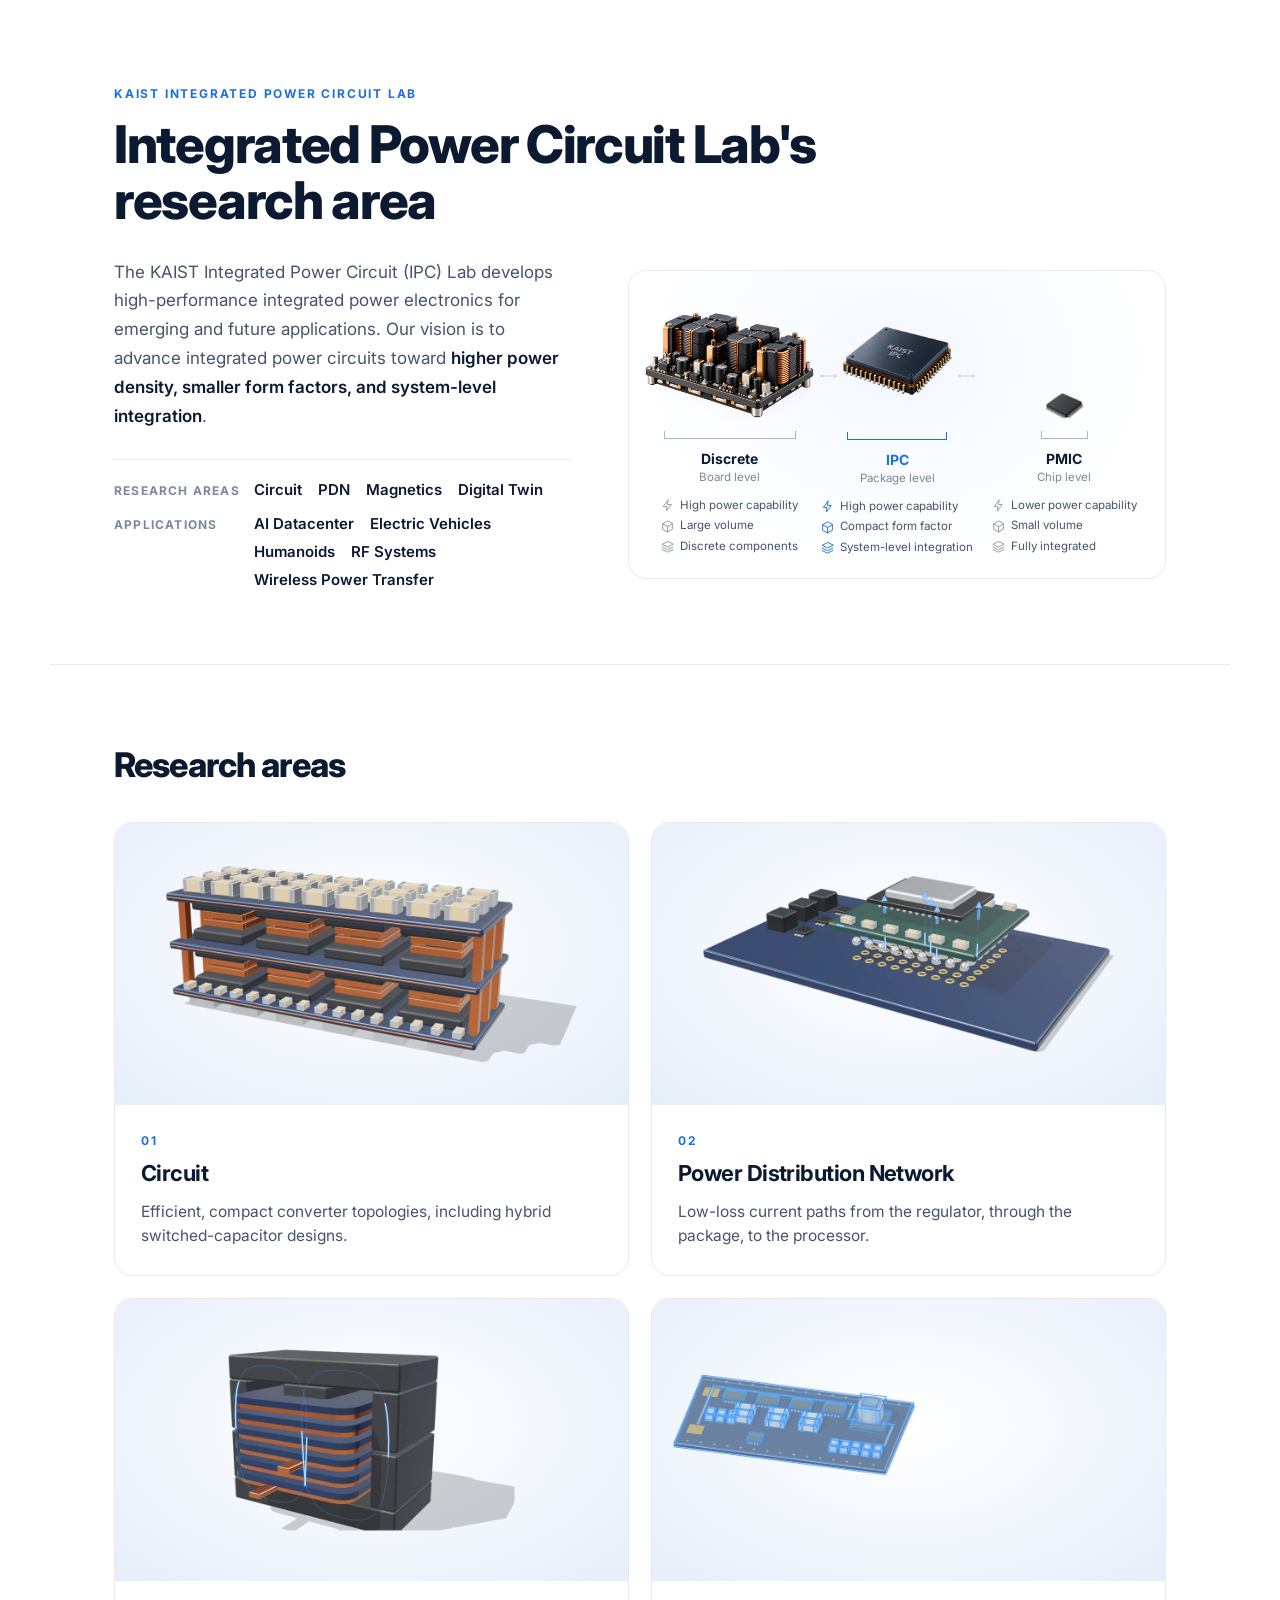
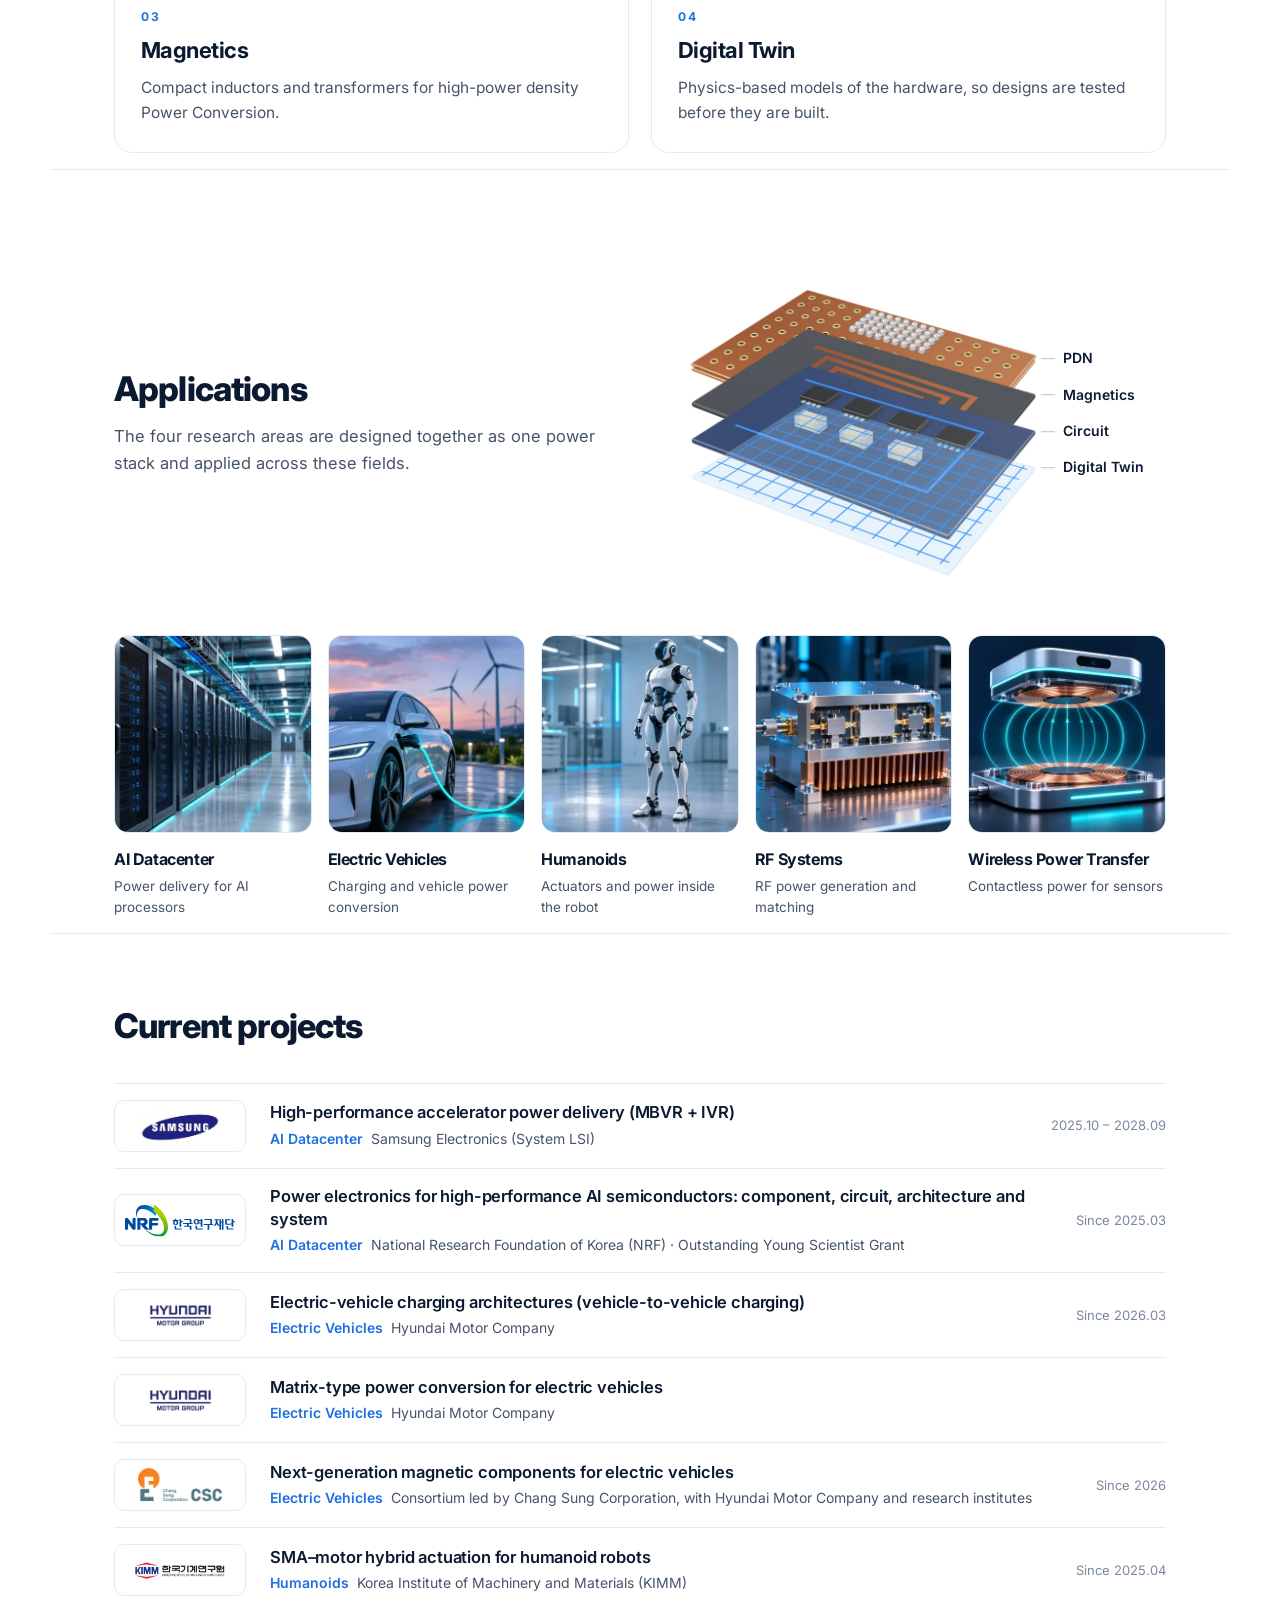
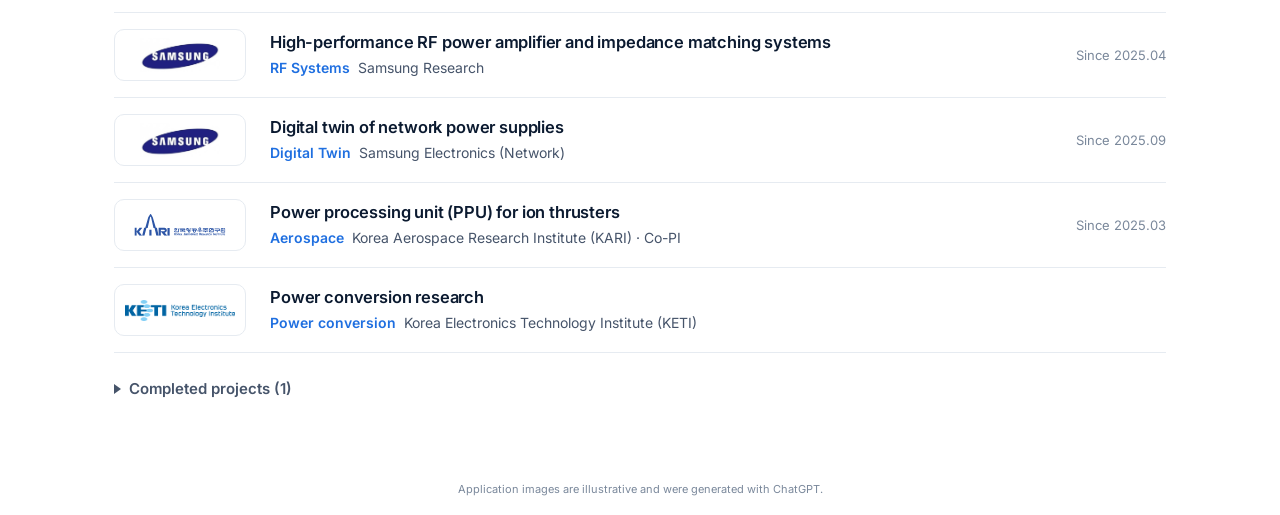
==== index.html @ 3f4a1703 "Sync: Magnetics wording Co-Authored-By: Claude Opus 5.5 (1M context) <noreply@anthropic.com>" ====
<!doctype html>
<html lang="en">
<head>
  <meta charset="utf-8">
  <meta name="viewport" content="width=device-width, initial-scale=1">
  <meta name="description" content="KAIST Integrated Power Circuit Lab — integrated power electronics for AI, mobility and robotics.">
  <title>Research | KAIST Integrated Power Circuit Lab</title>
  <link rel="preconnect" href="https://fonts.googleapis.com">
  <link rel="preconnect" href="https://fonts.gstatic.com" crossorigin>
  <link href="https://fonts.googleapis.com/css2?family=Inter:wght@400;500;600;700;800&display=swap" rel="stylesheet">
  <script>if (window.self !== window.top) document.documentElement.classList.add('embedded');</script>
  <link rel="preload" as="image" href="assets/ipc-scale.webp">
  <link rel="stylesheet" href="concept-v2.css">
  <script src="concept-v2.js" defer></script>
</head>
<body>

<main id="top">
  <section class="hero" aria-labelledby="hero-title">
    <div class="hero-head">
      <p class="kicker">KAIST Integrated Power Circuit Lab</p>
      <h1 id="hero-title"><span class="l1">Integrated Power Circuit Lab's</span> research area</h1>
    </div>
    <div class="hero-copy">
      <p class="lede">The KAIST Integrated Power Circuit (IPC) Lab develops high-performance integrated power electronics for emerging and future applications. Our vision is to advance integrated power circuits toward <strong>higher power density, smaller form factors, and system-level integration</strong>.</p>
      <dl class="overview">
        <div><dt>Research areas</dt><dd><a href="#research">Circuit</a><a href="#research">PDN</a><a href="#research">Magnetics</a><a href="#research">Digital Twin</a></dd></div>
        <div><dt>Applications</dt><dd><a href="applications/ai-datacenter.html">AI Datacenter</a><a href="applications/electric-vehicles.html">Electric Vehicles</a><a href="applications/humanoids.html">Humanoids</a><a href="applications/rf-systems.html">RF Systems</a><a href="applications/wireless-power-transfer.html">Wireless Power Transfer</a></dd></div>
      </dl>
    </div>
    <figure class="scale" aria-label="Size comparison of power electronics approaches">
      <div class="scale-row">
        <div class="scale-item"><span class="pic"><img src="assets/discrete-scale.webp" width="640" height="404" fetchpriority="high" alt="Discrete power converter board" class="s-discrete"></span><span class="ruler r-discrete"></span><p><b>Discrete</b>Board level</p><ul class="traits"><li><svg viewBox="0 0 24 24" aria-hidden="true"><path d="M13 2 4 14h7l-1 8 9-12h-7z"/></svg>High power capability</li><li><svg viewBox="0 0 24 24" aria-hidden="true"><path d="M12 2 3 7v10l9 5 9-5V7z"/><path d="M3 7l9 5 9-5M12 12v10"/></svg>Large volume</li><li><svg viewBox="0 0 24 24" aria-hidden="true"><path d="M12 3 2 8l10 5 10-5z"/><path d="M2 13l10 5 10-5"/><path d="M2 17.5 12 22.5l10-5"/></svg>Discrete components</li></ul></div>
        <button class="scale-item is-ipc vision-toggle" type="button" aria-expanded="false" aria-controls="vision-panel">
          <span class="pic"><span class="scale-arrow to-right" aria-hidden="true"><svg viewBox="0 0 64 16"><circle cx="5" cy="8" r="3.2"/><path d="M8 8h50M51 2l7 6-7 6"/></svg></span><img src="assets/ipc-scale.webp" width="640" height="404" fetchpriority="high" alt="KAIST IPC integrated power package" class="s-ipc"><span class="scale-arrow to-left" aria-hidden="true"><svg viewBox="0 0 64 16"><circle cx="5" cy="8" r="3.2"/><path d="M8 8h50M51 2l7 6-7 6"/></svg></span></span><span class="ruler r-ipc"></span><p><b>IPC</b>Package level</p><ul class="traits"><li><svg viewBox="0 0 24 24" aria-hidden="true"><path d="M13 2 4 14h7l-1 8 9-12h-7z"/></svg>High power capability</li><li><svg viewBox="0 0 24 24" aria-hidden="true"><path d="M12 2 3 7v10l9 5 9-5V7z"/><path d="M3 7l9 5 9-5M12 12v10"/></svg>Compact form factor</li><li><svg viewBox="0 0 24 24" aria-hidden="true"><path d="M12 3 2 8l10 5 10-5z"/><path d="M2 13l10 5 10-5"/><path d="M2 17.5 12 22.5l10-5"/></svg>System-level integration</li></ul>
          <span class="hover-hint">Click to see our vision</span>
        </button>
        <div class="scale-item"><span class="pic"><img src="assets/pmic-scale.webp" width="640" height="420" fetchpriority="high" alt="Fully integrated PMIC" class="s-pmic"></span><span class="ruler r-pmic"></span><p><b>PMIC</b>Chip level</p><ul class="traits"><li><svg viewBox="0 0 24 24" aria-hidden="true"><path d="M13 2 4 14h7l-1 8 9-12h-7z"/></svg>Lower power capability</li><li><svg viewBox="0 0 24 24" aria-hidden="true"><path d="M12 2 3 7v10l9 5 9-5V7z"/><path d="M3 7l9 5 9-5M12 12v10"/></svg>Small volume</li><li><svg viewBox="0 0 24 24" aria-hidden="true"><path d="M12 3 2 8l10 5 10-5z"/><path d="M2 13l10 5 10-5"/><path d="M2 17.5 12 22.5l10-5"/></svg>Fully integrated</li></ul></div>
      </div>
    </figure>
  </section>

  <section id="vision-panel" class="vision-panel" aria-labelledby="vision-title" hidden>
    <button class="vision-close" type="button" aria-label="Close vision">×</button>
    <p class="kicker">Our vision</p>
    <h2 id="vision-title">Put the converter right under the processor.</h2>
    <figure class="vision-figure">
      <svg class="vision-svg full" viewBox="0 118 1000 284" role="img" aria-labelledby="vision-svg-title">
        <title id="vision-svg-title">Today, the converter sits on the board and power travels a long lateral path to the processor; the longer path has higher resistance, which causes I²R loss, heat and voltage droop. With IPC, the converter sits directly beneath the processor, so the vertical path is short and the loss is low, with the same power in a smaller form factor.</title>
        <defs>
          <linearGradient id="vg-lid" x1="0" y1="0" x2="0" y2="1"><stop offset="0" stop-color="#eef1f5"/><stop offset="1" stop-color="#b9c1cc"/></linearGradient>
          <linearGradient id="vg-ipc" x1="0" y1="0" x2="1" y2="1"><stop offset="0" stop-color="#3f95ff"/><stop offset="1" stop-color="#1f5fd0"/></linearGradient>
          <linearGradient id="vg-board" x1="0" y1="0" x2="0" y2="1"><stop offset="0" stop-color="#1d3f6b"/><stop offset="1" stop-color="#0e2647"/></linearGradient>
          <marker id="vg-arrow" viewBox="0 0 10 10" refX="6" refY="5" markerWidth="4.5" markerHeight="4.5" orient="auto-start-reverse"><path d="M0 0 L10 5 L0 10 z" fill="#3f95ff"/></marker>
          <marker id="vg-arrow-loss" viewBox="0 0 10 10" refX="6" refY="5" markerWidth="4.5" markerHeight="4.5" orient="auto-start-reverse"><path d="M0 0 L10 5 L0 10 z" fill="#e0562b"/></marker>
        </defs>
        <g id="vision-art">
        <!-- Today -->
        <text class="v-tag" x="40" y="146">TODAY</text>
        <text class="v-title" x="40" y="172">Converter on the board</text>
        <rect x="40" y="290" width="420" height="20" rx="5" fill="url(#vg-board)"/>
        <g class="v-parts">
          <rect x="60" y="238" width="40" height="52" rx="6" fill="#1a1c21"/><rect x="108" y="238" width="40" height="52" rx="6" fill="#1a1c21"/><rect x="156" y="238" width="40" height="52" rx="6" fill="#1a1c21"/>
          <rect x="66" y="232" width="28" height="6" rx="2" fill="#d9824a"/><rect x="114" y="232" width="28" height="6" rx="2" fill="#d9824a"/><rect x="162" y="232" width="28" height="6" rx="2" fill="#d9824a"/>
          <rect x="206" y="272" width="16" height="18" rx="2" fill="#c7aa82"/><rect x="226" y="272" width="16" height="18" rx="2" fill="#c7aa82"/>
        </g>
        <text class="v-label" x="128" y="216" text-anchor="middle">Converter</text>
        <rect x="320" y="272" width="120" height="18" rx="3" fill="#173a34"/>
        <rect x="340" y="246" width="80" height="26" rx="4" fill="url(#vg-lid)" stroke="#9aa5b3"/>
        <text class="v-label" x="380" y="232" text-anchor="middle">Processor</text>
        <path class="v-path loss" d="M128 300 H250 l5 -6 l10 12 l10 -12 l10 12 l10 -12 l10 12 l5 -6 H380 V276" marker-end="url(#vg-arrow-loss)"/>
        <path class="v-flow loss" pathLength="300" d="M128 300 H250 l5 -6 l10 12 l10 -12 l10 12 l10 -12 l10 12 l5 -6 H380 V276"/>
        <g class="v-heat" aria-hidden="true">
          <path d="M262 284 q-5 -5 0 -10 t0 -10"/><path d="M280 284 q-5 -5 0 -10 t0 -10"/><path d="M298 284 q-5 -5 0 -10 t0 -10"/>
        </g>
        <text class="v-loss" x="280" y="254" text-anchor="middle">I²R loss</text>
        <path class="v-bracket" d="M40 330 v10 H460 v-10"/>
        <text class="v-note v-loss-note" x="250" y="366" text-anchor="middle">Long path → higher resistance → loss and heat</text>
        <text class="v-sub" x="250" y="388" text-anchor="middle">Voltage droop · large board area</text>
        <!-- transition -->
        <g class="v-mid">
          <path d="M530 268 h78 m-14 -14 l14 14 l-14 14" fill="none" stroke="#1f6fe0" stroke-width="3.5" stroke-linecap="round" stroke-linejoin="round"/>
          <text x="569" y="240" text-anchor="middle">Same power</text>
          <text x="569" y="310" text-anchor="middle">Smaller form factor</text>
        </g>
        <!-- IPC -->
        <text class="v-tag v-accent" x="650" y="146">WITH IPC</text>
        <text class="v-title" x="650" y="172">Converter under the processor</text>
        <rect x="690" y="290" width="160" height="20" rx="5" fill="url(#vg-board)"/>
        <rect x="710" y="272" width="120" height="18" rx="3" fill="#173a34"/>
        <rect x="720" y="242" width="100" height="30" rx="5" fill="url(#vg-ipc)"/>
        <text x="770" y="262" text-anchor="middle" class="v-chip">IPC</text>
        <rect x="730" y="216" width="80" height="26" rx="4" fill="url(#vg-lid)" stroke="#9aa5b3"/>
        <text class="v-label" x="770" y="202" text-anchor="middle">Processor</text>
        <g class="v-short">
          <path class="v-path" d="M744 298 V222" marker-end="url(#vg-arrow)"/><path class="v-path" d="M796 298 V222" marker-end="url(#vg-arrow)"/>
          <path class="v-flow short" pathLength="300" d="M744 298 V222"/><path class="v-flow short" pathLength="300" d="M796 298 V222"/>
        </g>
        <path class="v-bracket v-accent-stroke" d="M690 330 v10 H850 v-10"/>
        <text class="v-note v-accent" x="770" y="366" text-anchor="middle">Short vertical path → low loss</text>
        <text class="v-sub" x="770" y="388" text-anchor="middle">Compact footprint</text>
        </g>
      </svg>
      <div class="vision-mobile" aria-hidden="true">
        <svg viewBox="20 118 465 284"><use href="#vision-art"/></svg>
        <svg viewBox="642 118 358 284"><use href="#vision-art"/></svg>
      </div>
    </figure>
    <ol class="vision-points">
      <li><b>Shorter path</b><span>Lower resistance: less loss, heat and voltage droop.</span></li>
      <li><b>Smaller footprint</b><span>Board area is freed around the processor.</span></li>
      <li><b>Same power</b><span>Board-level capability at package-level size.</span></li>
    </ol>
  </section>

  <section class="areas" id="research" aria-labelledby="areas-title">
    <div class="sec-head">
      <h2 id="areas-title">Research areas</h2>
    </div>
    <div class="area-grid">
      <article class="area">
        <div class="art"><img src="assets/circuit.webp" width="1200" height="660" loading="lazy" decoding="async" alt="Stacked point-of-load module: a top board with rows of ceramic capacitors, copper windings and ferrite cores between two boards, and solder pins along the bottom"><svg class="flow-svg" viewBox="0 0 1200 660" aria-hidden="true" focusable="false"><defs><marker id="arrow-circuit" viewBox="0 0 10 10" refX="6" refY="5" markerWidth="5" markerHeight="5" orient="auto-start-reverse"><path d="M0 0 L10 5 L0 10 z" fill="#8cc8ff"/></marker></defs></svg></div>
        <div class="area-copy"><span class="num">01</span><h3>Circuit</h3><p>Efficient, compact converter topologies, including hybrid switched-capacitor designs.</p></div>
      </article>
      <article class="area">
        <div class="art"><img src="assets/pdn.webp" width="1200" height="660" loading="lazy" decoding="async" alt="Exploded power delivery path: regulator on the motherboard, plated vias, BGA solder balls, package substrate with decoupling capacitors, flip-chip bumps and the processor"><svg class="flow-svg" viewBox="0 0 1200 660" aria-hidden="true" focusable="false"><defs><marker id="arrow-pdn" viewBox="0 0 10 10" refX="6" refY="5" markerWidth="5" markerHeight="5" orient="auto-start-reverse"><path d="M0 0 L10 5 L0 10 z" fill="#8cc8ff"/></marker></defs><path class="base" d="M432.3 237.9 L513.3 256.1 L491.0 269.5 L535.5 279.8"/><path class="flow" pathLength="300" d="M432.3 237.9 L513.3 256.1 L491.0 269.5 L535.5 279.8"/><path class="base" d="M545.8 295.0 L543.7 174.6"/><path class="flow up" pathLength="300" d="M545.8 295.0 L543.7 174.6" marker-end="url(#arrow-pdn)"/><path class="base" d="M638.3 285.2 L639.0 166.3"/><path class="flow up" pathLength="300" d="M638.3 285.2 L639.0 166.3" marker-end="url(#arrow-pdn)"/><path class="base" d="M665.7 323.5 L667.4 198.7"/><path class="flow up" pathLength="300" d="M665.7 323.5 L667.4 198.7" marker-end="url(#arrow-pdn)"/><path class="base" d="M760.2 312.8 L764.8 189.6"/><path class="flow up" pathLength="300" d="M760.2 312.8 L764.8 189.6" marker-end="url(#arrow-pdn)"/><path class="base" d="M651.7 303.9 L652.8 182.0"/><path class="flow up" pathLength="300" d="M651.7 303.9 L652.8 182.0" marker-end="url(#arrow-pdn)"/></svg></div>
        <div class="area-copy"><span class="num">02</span><h3>Power Distribution Network</h3><p>Low-loss current paths from the regulator, through the package, to the processor.</p></div>
      </article>
      <article class="area">
        <div class="art"><img src="assets/magnetics.webp" width="1200" height="660" loading="lazy" decoding="async" alt="Toroidal ferrite core wound with copper wire, with a blue magnetic-flux loop circulating in the core"><svg class="flow-svg" viewBox="0 0 1200 660" aria-hidden="true" focusable="false"><defs><marker id="arrow-magnetics" viewBox="0 0 10 10" refX="6" refY="5" markerWidth="5" markerHeight="5" orient="auto-start-reverse"><path d="M0 0 L10 5 L0 10 z" fill="#8cc8ff"/></marker></defs><path class="base" d="M444.7 435.5 L444.1 420.5 L442.6 399.7 L440.8 374.4 L438.9 346.2 L437.4 316.7 L436.5 287.5 L436.7 260.4 L438.4 237.0 L441.9 220.1 L444.4 212.5 L447.1 205.5 L450.2 199.1 L453.6 193.4 L457.4 188.3 L461.6 183.7 L466.3 179.6 L471.6 176.1 L477.9 172.8 L488.0 169.6 L500.1 167.5 L513.7 166.5 L528.3 166.7 L543.2 167.9 L557.8 170.3 L571.7 173.7 L583.8 178.1 L592.8 183.0 L599.0 187.4 L604.7 192.3 L609.8 197.8 L614.5 203.8 L618.7 210.4 L622.4 217.7 L625.9 225.6 L629.0 234.3 L632.8 248.0 L636.7 271.6 L639.0 299.7 L640.0 330.4 L639.7 362.2 L638.1 393.3 L635.3 422.3 L631.5 447.7 L626.6 468.0 L622.3 479.4 L619.0 486.4 L615.5 492.5 L611.6 498.1 L607.4 502.9 L602.8 506.9 L597.9 510.4 L592.4 513.1 L586.5 515.2 L578.0 516.9 L566.7 517.3 L554.0 516.3 L540.5 514.1 L526.6 510.9 L513.2 506.8 L500.6 502.0 L489.3 496.7 L480.0 490.9 L473.9 485.7 L468.8 479.8 L464.1 473.0 L459.8 465.9 L456.0 458.6 L452.6 451.6 L449.6 445.3 L447.1 439.9 L444.9 435.8 L444.4 435.1 L444.2 435.0 L444.1 435.2 L444.2 435.5 L444.3 435.9 L444.4 436.2 L444.6 436.3 L444.6 436.1 L444.7 435.5 Z"/><path class="flow loop" pathLength="300" d="M444.7 435.5 L444.1 420.5 L442.6 399.7 L440.8 374.4 L438.9 346.2 L437.4 316.7 L436.5 287.5 L436.7 260.4 L438.4 237.0 L441.9 220.1 L444.4 212.5 L447.1 205.5 L450.2 199.1 L453.6 193.4 L457.4 188.3 L461.6 183.7 L466.3 179.6 L471.6 176.1 L477.9 172.8 L488.0 169.6 L500.1 167.5 L513.7 166.5 L528.3 166.7 L543.2 167.9 L557.8 170.3 L571.7 173.7 L583.8 178.1 L592.8 183.0 L599.0 187.4 L604.7 192.3 L609.8 197.8 L614.5 203.8 L618.7 210.4 L622.4 217.7 L625.9 225.6 L629.0 234.3 L632.8 248.0 L636.7 271.6 L639.0 299.7 L640.0 330.4 L639.7 362.2 L638.1 393.3 L635.3 422.3 L631.5 447.7 L626.6 468.0 L622.3 479.4 L619.0 486.4 L615.5 492.5 L611.6 498.1 L607.4 502.9 L602.8 506.9 L597.9 510.4 L592.4 513.1 L586.5 515.2 L578.0 516.9 L566.7 517.3 L554.0 516.3 L540.5 514.1 L526.6 510.9 L513.2 506.8 L500.6 502.0 L489.3 496.7 L480.0 490.9 L473.9 485.7 L468.8 479.8 L464.1 473.0 L459.8 465.9 L456.0 458.6 L452.6 451.6 L449.6 445.3 L447.1 439.9 L444.9 435.8 L444.4 435.1 L444.2 435.0 L444.1 435.2 L444.2 435.5 L444.3 435.9 L444.4 436.2 L444.6 436.3 L444.6 436.1 L444.7 435.5 Z"/><path class="base" d="M444.7 435.5 L444.9 420.7 L445.8 400.3 L446.9 375.5 L447.9 347.7 L448.6 318.4 L448.7 289.2 L447.6 261.7 L445.2 237.8 L441.3 220.0 L438.5 211.9 L435.6 204.4 L432.4 197.7 L428.9 191.4 L425.1 185.8 L420.9 180.6 L416.3 176.0 L411.3 171.9 L405.3 167.8 L396.0 163.5 L385.2 160.0 L373.4 157.6 L361.2 156.1 L349.1 155.6 L337.5 156.1 L327.0 157.6 L318.1 160.2 L311.5 163.3 L307.2 166.4 L303.2 169.9 L299.7 173.9 L296.6 178.3 L293.8 183.4 L291.4 189.0 L289.2 195.1 L287.3 201.8 L285.0 212.5 L282.9 231.3 L281.9 253.8 L282.0 278.8 L282.9 304.9 L284.6 330.8 L287.1 355.4 L290.3 377.5 L294.1 396.0 L297.3 406.8 L299.8 413.8 L302.4 420.3 L305.2 426.3 L308.3 431.9 L311.7 437.1 L315.4 441.9 L319.4 446.4 L323.9 450.5 L330.3 455.4 L339.0 460.3 L349.0 464.8 L359.9 468.6 L371.3 471.7 L382.7 474.0 L393.6 475.2 L403.6 475.3 L412.2 474.1 L417.6 472.0 L422.3 468.5 L426.7 464.1 L430.6 459.0 L434.1 453.5 L437.3 448.1 L440.1 443.1 L442.5 438.8 L444.5 435.8 L445.0 435.2 L445.2 435.2 L445.2 435.4 L445.2 435.8 L445.1 436.1 L445.0 436.3 L444.9 436.4 L444.8 436.1 L444.7 435.5 Z"/><path class="flow loop" pathLength="300" d="M444.7 435.5 L444.9 420.7 L445.8 400.3 L446.9 375.5 L447.9 347.7 L448.6 318.4 L448.7 289.2 L447.6 261.7 L445.2 237.8 L441.3 220.0 L438.5 211.9 L435.6 204.4 L432.4 197.7 L428.9 191.4 L425.1 185.8 L420.9 180.6 L416.3 176.0 L411.3 171.9 L405.3 167.8 L396.0 163.5 L385.2 160.0 L373.4 157.6 L361.2 156.1 L349.1 155.6 L337.5 156.1 L327.0 157.6 L318.1 160.2 L311.5 163.3 L307.2 166.4 L303.2 169.9 L299.7 173.9 L296.6 178.3 L293.8 183.4 L291.4 189.0 L289.2 195.1 L287.3 201.8 L285.0 212.5 L282.9 231.3 L281.9 253.8 L282.0 278.8 L282.9 304.9 L284.6 330.8 L287.1 355.4 L290.3 377.5 L294.1 396.0 L297.3 406.8 L299.8 413.8 L302.4 420.3 L305.2 426.3 L308.3 431.9 L311.7 437.1 L315.4 441.9 L319.4 446.4 L323.9 450.5 L330.3 455.4 L339.0 460.3 L349.0 464.8 L359.9 468.6 L371.3 471.7 L382.7 474.0 L393.6 475.2 L403.6 475.3 L412.2 474.1 L417.6 472.0 L422.3 468.5 L426.7 464.1 L430.6 459.0 L434.1 453.5 L437.3 448.1 L440.1 443.1 L442.5 438.8 L444.5 435.8 L445.0 435.2 L445.2 435.2 L445.2 435.4 L445.2 435.8 L445.1 436.1 L445.0 436.3 L444.9 436.4 L444.8 436.1 L444.7 435.5 Z"/></svg></div>
        <div class="area-copy"><span class="num">03</span><h3>Magnetics</h3><p>Compact inductors and transformers for high-power density Power Conversion.</p></div>
      </article>
      <article class="area">
        <div class="art twin-art"><div class="twin-stage" style="--dx:47.46%;--dy:20.99%;aspect-ratio:1100/328"><img class="twin-phys" src="assets/twin-phys.webp" width="1100" height="328" loading="lazy" alt="Power-stage board with its blue wireframe digital twin sliding out beside it"><img class="twin-wire" src="assets/twin-wire.webp" width="1100" height="328" loading="lazy" alt="" aria-hidden="true"></div></div>
        <div class="area-copy"><span class="num">04</span><h3>Digital Twin</h3><p>Physics-based models of the hardware, so designs are tested before they are built.</p></div>
      </article>
    </div>
  </section>

  <section class="apps" id="applications" aria-labelledby="apps-title">
    <div class="apps-head">
      <div class="sec-head">
        <h2 id="apps-title">Applications</h2>
        <p>The four research areas are designed together as one power stack and applied across these fields.</p>
      </div>
      <figure class="stack" aria-label="Four research areas as one integrated stack: Digital Twin in front, then Circuit, Magnetics and PDN at the back">
      <div class="layer" style="--i:3"><img src="assets/plate0.webp" width="728" height="384" loading="lazy" decoding="async" alt=""><span class="layer-label"><b>PDN</b></span></div>
      <div class="layer" style="--i:2"><img src="assets/plate1.webp" width="728" height="384" loading="lazy" decoding="async" alt=""><span class="layer-label"><b>Magnetics</b></span></div>
      <div class="layer" style="--i:1"><img src="assets/plate2.webp" width="728" height="384" loading="lazy" decoding="async" alt=""><span class="layer-label"><b>Circuit</b></span></div>
      <div class="layer" style="--i:0"><img src="assets/plate3.webp" width="728" height="384" loading="lazy" decoding="async" alt=""><span class="layer-label"><b>Digital Twin</b></span></div>
      </figure>
    </div>
    <div class="app-grid">
      <a class="app" href="applications/ai-datacenter.html"><img src="assets/apps/ai-card.webp" width="640" height="400" alt="" loading="lazy" decoding="async"><h3>AI Datacenter</h3><p>Power delivery for AI processors</p></a>
      <a class="app" href="applications/electric-vehicles.html"><img src="assets/apps/ev-card.webp" width="640" height="400" alt="" loading="lazy" decoding="async"><h3>Electric Vehicles</h3><p>Charging and vehicle power conversion</p></a>
      <a class="app" href="applications/humanoids.html"><img src="assets/apps/humanoids-card.webp" width="640" height="400" alt="" loading="lazy" decoding="async"><h3>Humanoids</h3><p>Actuators and power inside the robot</p></a>
      <a class="app" href="applications/rf-systems.html"><img src="assets/apps/rf-card.webp" width="640" height="400" alt="" loading="lazy" decoding="async"><h3>RF Systems</h3><p>RF power generation and matching</p></a>
      <a class="app" href="applications/wireless-power-transfer.html"><img src="assets/apps/wpt-card.webp" width="640" height="400" alt="" loading="lazy" decoding="async"><h3>Wireless Power Transfer</h3><p>Contactless power for sensors</p></a>
    </div>
  </section>
  <section class="projects" id="projects" aria-labelledby="projects-title" data-projects data-app="" data-prefix="">
    <div class="sec-head"><h2 id="projects-title">Current projects</h2></div>
    <ul class="proj-list current"><li><span class="proj-logo"><img src="assets/partners/samsung.png" alt="Samsung" loading="lazy" decoding="async"></span><div class="proj-copy"><h3>High-performance accelerator power delivery (MBVR + IVR)</h3><p><a class="proj-app" href="applications/ai-datacenter.html">AI Datacenter</a>Samsung Electronics (System LSI)</p></div><span class="proj-period">2025.10 – 2028.09</span></li><li><span class="proj-logo"><img src="assets/partners/nrf.svg" alt="NRF" loading="lazy" decoding="async"></span><div class="proj-copy"><h3>Power electronics for high-performance AI semiconductors: component, circuit, architecture and system</h3><p><a class="proj-app" href="applications/ai-datacenter.html">AI Datacenter</a>National Research Foundation of Korea (NRF) · Outstanding Young Scientist Grant</p></div><span class="proj-period">Since 2025.03</span></li><li><span class="proj-logo"><img src="assets/partners/hyundai.png" alt="Hyundai" loading="lazy" decoding="async"></span><div class="proj-copy"><h3>Electric-vehicle charging architectures (vehicle-to-vehicle charging)</h3><p><a class="proj-app" href="applications/electric-vehicles.html">Electric Vehicles</a>Hyundai Motor Company</p></div><span class="proj-period">Since 2026.03</span></li><li><span class="proj-logo"><img src="assets/partners/hyundai.png" alt="Hyundai" loading="lazy" decoding="async"></span><div class="proj-copy"><h3>Matrix-type power conversion for electric vehicles</h3><p><a class="proj-app" href="applications/electric-vehicles.html">Electric Vehicles</a>Hyundai Motor Company</p></div></li><li><span class="proj-logo"><img src="assets/partners/changsung.png" alt="Chang Sung" loading="lazy" decoding="async"></span><div class="proj-copy"><h3>Next-generation magnetic components for electric vehicles</h3><p><a class="proj-app" href="applications/electric-vehicles.html">Electric Vehicles</a>Consortium led by Chang Sung Corporation, with Hyundai Motor Company and research institutes</p></div><span class="proj-period">Since 2026</span></li><li><span class="proj-logo"><img src="assets/partners/kimm.png" alt="KIMM" loading="lazy" decoding="async"></span><div class="proj-copy"><h3>SMA–motor hybrid actuation for humanoid robots</h3><p><a class="proj-app" href="applications/humanoids.html">Humanoids</a>Korea Institute of Machinery and Materials (KIMM)</p></div><span class="proj-period">Since 2025.04</span></li><li><span class="proj-logo"><img src="assets/partners/samsung.png" alt="Samsung" loading="lazy" decoding="async"></span><div class="proj-copy"><h3>High-performance RF power amplifier and impedance matching systems</h3><p><a class="proj-app" href="applications/rf-systems.html">RF Systems</a>Samsung Research</p></div><span class="proj-period">Since 2025.04</span></li><li><span class="proj-logo"><img src="assets/partners/samsung.png" alt="Samsung" loading="lazy" decoding="async"></span><div class="proj-copy"><h3>Digital twin of network power supplies</h3><p><span class="proj-app">Digital Twin</span>Samsung Electronics (Network)</p></div><span class="proj-period">Since 2025.09</span></li><li><span class="proj-logo"><img src="assets/partners/kari.svg" alt="KARI" loading="lazy" decoding="async"></span><div class="proj-copy"><h3>Power processing unit (PPU) for ion thrusters</h3><p><span class="proj-app">Aerospace</span>Korea Aerospace Research Institute (KARI) · Co-PI</p></div><span class="proj-period">Since 2025.03</span></li><li><span class="proj-logo"><img src="assets/partners/keti.png" alt="KETI" loading="lazy" decoding="async"></span><div class="proj-copy"><h3>Power conversion research</h3><p><span class="proj-app">Power conversion</span>Korea Electronics Technology Institute (KETI)</p></div></li></ul>
    <details class="proj-done"><summary><span>Completed projects (<span class="proj-count">1</span>)</span></summary><ul class="proj-list"><li><span class="proj-logo"><img src="assets/partners/voda.png" alt="VODA" loading="lazy" decoding="async"></span><div class="proj-copy"><h3>Multi-output wireless power transfer for future smart factories</h3><p><a class="proj-app" href="applications/wireless-power-transfer.html">Wireless Power Transfer</a>VODA</p></div><span class="proj-period">2025.04</span></li></ul></details>
  </section>
  <script src="assets/projects-config.js?v=202611021239"></script><script src="assets/projects.js?v=202611021239" defer></script>

</main>
<footer class="site-foot embed-foot"><p class="credit">Application images are illustrative and were generated with ChatGPT.</p></footer>
</body>
</html>
---- concept-v2.css ----
/* Concept v2: white canvas, navy ink, one electric-blue accent, animated power flow. */
:root { --ink: #0b1a30; --body: #46546a; --mute: #7a889b; --line: #e6ebf1; --accent: #1f6fe0; --glow: #3f95ff; --soft: #f4f7fb; }
* { box-sizing: border-box; }
html { scroll-behavior: smooth; }
body { margin: 0; background: #fff; color: var(--ink); font: 16px/1.6 Inter, Arial, Helvetica, sans-serif; -webkit-font-smoothing: antialiased; }
img { display: block; max-width: 100%; }
a { color: inherit; }
button { font: inherit; color: inherit; }

.site-head { position: sticky; top: 0; z-index: 20; display: flex; align-items: center; justify-content: space-between; gap: 16px; padding: 14px clamp(16px, 5vw, 64px); background: #ffffffe6; backdrop-filter: blur(10px); border-bottom: 1px solid var(--line); }
.brand { text-decoration: none; font-weight: 800; font-size: 17px; letter-spacing: -.2px; }
.brand b { color: var(--accent); }
.brand span { margin-left: 10px; font-weight: 400; font-size: 13px; color: var(--mute); }
.site-head nav { display: flex; gap: 22px; }
.site-head nav a { text-decoration: none; font-size: 14px; color: var(--body); }
.site-head nav a:hover { color: var(--ink); }

main > section { max-width: 1180px; margin: 0 auto; padding: 0 clamp(16px, 5vw, 64px); }
.kicker { margin: 0 0 12px; font-size: 12px; font-weight: 700; letter-spacing: 1.8px; text-transform: uppercase; color: var(--accent); }
h1, h2, h3 { margin: 0; letter-spacing: -.025em; }

/* Hero */
.hero { display: grid; grid-template-columns: minmax(0, 1fr) minmax(0, 1.05fr); gap: 28px 56px; align-items: center; padding-top: 84px !important; padding-bottom: 72px !important; }
.hero-head { grid-column: 1 / -1; }
.hero h1 .l1 { display: block; color: inherit; }
.hero h1 { font-size: clamp(32px, 4.2vw, 52px); line-height: 1.08; font-weight: 800; }
.hero .kicker { margin-bottom: 14px; }
.overview { margin: 28px 0 0; padding-top: 18px; border-top: 1px solid var(--line); display: grid; gap: 10px; }
.overview div { display: grid; grid-template-columns: 128px 1fr; gap: 12px; align-items: baseline; }
.overview dt { font-size: 12px; font-weight: 700; letter-spacing: 1.2px; text-transform: uppercase; color: var(--mute); }
.overview dd { margin: 0; display: flex; flex-wrap: wrap; gap: 4px 16px; }
.overview a { font-size: 15px; font-weight: 600; color: var(--ink); text-decoration: none; }
.overview a:hover { color: var(--accent); text-decoration: underline; }
.hero h1 span { color: var(--accent); }
.lede { margin: 0; font-size: 17px; line-height: 1.7; color: var(--body); max-width: 34em; }
.lede strong { color: var(--ink); font-weight: 600; }

.scale { margin: 0; padding: 30px 24px 22px; border: 1px solid var(--line); border-radius: 18px; background: radial-gradient(ellipse at 50% 30%, #f3f8ff, #fff 70%); }
.scale-row { display: grid; grid-template-columns: minmax(0, 1.5fr) minmax(0, 1.15fr) minmax(0, .8fr); gap: 14px; align-items: end; }
.scale-item { display: flex; flex-direction: column; align-items: center; text-align: center; }
.s-discrete { width: 92%; } .s-ipc { width: 74%; } .s-pmic { width: 34%; }
.ruler { display: block; height: 8px; margin-top: 12px; border: 1.5px solid #a9b6c6; border-top: 0; }
.r-discrete { width: 84%; } .r-ipc { width: 64%; } .r-pmic { width: 30%; }
.scale-item p { margin: 10px 0 0; font-size: 11.5px; line-height: 1.45; color: var(--mute); white-space: nowrap; }
.scale-item p b { display: block; font-size: 14px; color: var(--ink); }
.vision-toggle { position: relative; padding: 10px 6px 12px; margin: -10px -6px -12px; border: 1px solid transparent; border-radius: 14px; background: none; cursor: pointer; transition: background .2s, border-color .2s, transform .2s; }
.vision-toggle .ruler { border-color: var(--accent); }
.vision-toggle p b { color: var(--accent); }
.vision-toggle img { transition: transform .25s ease, filter .25s ease; }
.vision-toggle:hover { background: #f3f8ff; border-color: #dbe8f8; }
.vision-toggle:hover img { transform: translateY(-4px); filter: drop-shadow(0 10px 12px #1f6fe02a); }
.vision-toggle[aria-expanded="true"] { background: #eaf3ff; border-color: #bcd6f6; }
.vision-toggle:focus-visible { outline: 3px solid #7fb0e6; outline-offset: 3px; }
.hover-hint { position: absolute; left: 50%; top: -8px; transform: translate(-50%, -100%); padding: 6px 10px; border-radius: 6px; background: var(--ink); color: #fff; font-size: 12px; font-weight: 500; white-space: nowrap; opacity: 0; pointer-events: none; transition: opacity .2s, transform .2s; }
.hover-hint::after { content: ''; position: absolute; left: 50%; bottom: -4px; width: 8px; height: 8px; background: var(--ink); transform: translateX(-50%) rotate(45deg); }
.vision-toggle:hover .hover-hint, .vision-toggle:focus-visible .hover-hint { opacity: 1; transform: translate(-50%, calc(-100% - 4px)); }
.vision-toggle[aria-expanded="true"] .hover-hint { opacity: 0; }
@media (hover: none) { .vision-toggle p b::after { content: ' ›'; } }
.scale figcaption { margin-top: 20px; padding-top: 14px; border-top: 1px solid var(--line); font-size: 13px; color: var(--body); text-align: center; }

/* Vision panel */
.vision-panel { position: relative; max-width: 1180px; margin: 0 auto 56px !important; padding: 40px clamp(18px, 4vw, 48px) 32px !important; border: 1px solid #d6e6fb; border-radius: 20px; background: linear-gradient(180deg, #f5f9ff, #fff 60%); animation: open .35s ease; }
.vision-panel[hidden] { display: none; }
@keyframes open { from { opacity: 0; transform: translateY(-8px); } }
.vision-panel h2 { max-width: 760px; font-size: clamp(22px, 2.6vw, 30px); line-height: 1.25; }
.vision-close { position: absolute; top: 14px; right: 14px; width: 40px; height: 40px; border: 1px solid var(--line); border-radius: 50%; background: #fff; font-size: 24px; line-height: 1; cursor: pointer; color: var(--body); }
.vision-close:hover { background: var(--soft); }
.vision-figure { margin: 26px 0 8px; }
.vision-svg { width: 100%; height: auto; display: block; }
.vision-mobile { display: none; }
.v-tag { font-size: 12px; font-weight: 700; letter-spacing: 2px; fill: var(--mute); }
.v-accent { fill: var(--accent); }
.v-title { font-size: 19px; font-weight: 700; fill: var(--ink); }
.v-label { font-size: 13px; font-weight: 600; fill: var(--body); }
.v-note { font-size: 14px; font-weight: 600; fill: var(--body); }
.v-chip { font-size: 13px; font-weight: 800; fill: #fff; letter-spacing: 1px; }
.v-path { fill: none; stroke: #9cc7f7; stroke-width: 4; stroke-linecap: round; stroke-linejoin: round; }
.v-flow { fill: none; stroke: var(--glow); stroke-width: 4; stroke-linecap: round; stroke-dasharray: 26 274; animation: flow 2.6s linear infinite; filter: drop-shadow(0 0 4px #3f95ffaa); }
.v-flow.short { stroke-dasharray: 60 240; animation-duration: 1.1s; }
/* Today: the long lateral path is resistive, so it reads as loss (warm red), never as the accent blue */
.v-path.loss { stroke: #f2b49c; }
.v-flow.loss { stroke: #e0562b; animation-duration: 4.2s; filter: none; }
.v-heat path { fill: none; stroke: #e0562b; stroke-width: 2; stroke-linecap: round; opacity: .55; animation: heat 3.2s ease-in-out infinite; }
.v-heat path:nth-child(2) { animation-delay: -1.1s; } .v-heat path:nth-child(3) { animation-delay: -2.2s; }
@keyframes heat { 0%, 100% { opacity: .25; transform: translateY(0); } 50% { opacity: .7; transform: translateY(-3px); } }
.v-loss { font-size: 12.5px; font-weight: 700; fill: #c4441c; letter-spacing: .3px; }
.v-loss-note { fill: #b8401c; }
.v-sub { font-size: 12.5px; fill: var(--mute); }
.v-bracket { fill: none; stroke: #a9b6c6; stroke-width: 1.5; }
.v-accent-stroke { stroke: var(--accent); }
.v-mid text { font-size: 14px; font-weight: 700; fill: var(--accent); }
.vision-points { list-style: none; margin: 18px 0 0; padding: 22px 0 0; border-top: 1px solid var(--line); display: grid; grid-template-columns: repeat(3, minmax(0, 1fr)); gap: 24px; counter-reset: vp; }
.vision-points li { counter-increment: vp; }
.vision-points b { display: block; margin-bottom: 4px; font-size: 16px; }
.vision-points b::before { content: '0' counter(vp) '  '; color: var(--accent); font-size: 12px; letter-spacing: 1px; }
.vision-points span { font-size: 14.5px; color: var(--body); }

/* Sections */
.sec-head { max-width: 680px; margin-bottom: 36px; }
.sec-head h2 { font-size: clamp(26px, 2.8vw, 34px); line-height: 1.2; font-weight: 800; }
.sec-head > p:last-child:not(.kicker) { margin: 14px 0 0; color: var(--body); font-size: 16.5px; }
.areas, .apps { padding-top: 80px !important; padding-bottom: 16px !important; border-top: 1px solid var(--line); }

/* Research areas */
.area-grid { display: grid; grid-template-columns: repeat(2, minmax(0, 1fr)); gap: 22px; }
.area { border: 1px solid var(--line); border-radius: 18px; overflow: hidden; background: #fff; transition: box-shadow .25s, transform .25s, border-color .25s; }
.area:hover { border-color: #d3e2f4; }
.art { position: relative; aspect-ratio: 1200 / 660; background: radial-gradient(ellipse at 50% 45%, #ffffff 0%, #eef4fc 70%, #e6eef9 100%); }
.art img, .flow-svg { position: absolute; inset: 0; width: 100%; height: 100%; }
.flow-svg { overflow: visible; pointer-events: none; }
.flow-svg .base { fill: none; stroke: #3f95ff; stroke-opacity: .25; stroke-width: 2.5; stroke-linecap: round; stroke-linejoin: round; }
.flow-svg .flow { fill: none; stroke: #b8dcff; stroke-width: 3; stroke-linecap: round; stroke-linejoin: round; stroke-dasharray: 30 270; animation: flow 3.6s linear infinite; filter: drop-shadow(0 0 2px #3f95ffaa); }
.flow-svg .flow.up { stroke-dasharray: 70 230; animation-duration: 1.6s; }
.flow-svg .flow.loop { stroke-dasharray: 40 110; animation-duration: 3s; }
@keyframes flow { to { stroke-dashoffset: -300; } }
.area-copy { padding: 22px 26px 26px; }
.num { font-size: 12px; font-weight: 700; letter-spacing: 1.5px; color: var(--accent); }
.area-copy h3 { margin: 4px 0 8px; font-size: 22px; font-weight: 700; }
.area-copy p { margin: 0; font-size: 15.5px; color: var(--body); }

/* Digital twin: the virtual model slides out of the real board */
.twin-art { display: flex; align-items: center; }
.twin-stage { position: relative; width: 94%; margin: 0 auto; }
.twin-stage img { position: absolute; inset: 0; width: 100%; height: 100%; }
.twin-wire { animation: twin 9s cubic-bezier(.45, 0, .25, 1) infinite; }
@keyframes twin {
  0%, 8% { transform: translate(0, 0); opacity: 0; }
  16% { opacity: .9; }
  48%, 84% { transform: translate(var(--dx), var(--dy)); opacity: 1; }
  100% { transform: translate(var(--dx), var(--dy)); opacity: 0; }
}

/* Applications header: text + the four-layer stack */
.apps-head { display: grid; grid-template-columns: minmax(0, 1fr) minmax(0, 1fr); gap: 32px 56px; align-items: center; margin-bottom: 40px; }
.apps-head .sec-head { margin-bottom: 0; }
.stack { position: relative; margin: 0; aspect-ratio: 728 / 524; width: 100%; max-width: 480px; justify-self: end; --gap: 10.5%; --base: 4%; }
.layer { position: absolute; left: 0; right: 26%; bottom: calc(var(--base) + var(--i) * var(--gap)); aspect-ratio: 728 / 384; }
.layer img { width: 100%; height: auto; }
.layer-label { position: absolute; left: 100%; top: 39%; transform: translateY(-50%); padding-left: 22px; white-space: nowrap; }
.layer-label::before { content: ''; position: absolute; left: 0; top: 50%; width: 14px; border-top: 1px solid #b8c6d6; }
.layer-label b { font-size: 14px; font-weight: 600; color: var(--ink); }

/* Applications */
.app-grid { display: grid; grid-template-columns: repeat(5, minmax(0, 1fr)); gap: 16px; }
.app { text-decoration: none; }
.app img { width: 100%; aspect-ratio: 1; object-fit: cover; border-radius: 14px; transition: transform .3s; }
.app img { border: 1px solid var(--line); }
.app h3 { margin: 14px 0 4px; font-size: 16px; }
.app p { margin: 0; font-size: 13.5px; line-height: 1.5; color: var(--body); }
.app:hover h3 { color: var(--accent); }

.site-foot { margin-top: 88px; padding: 28px; border-top: 1px solid var(--line); text-align: center; font-size: 12px; letter-spacing: 2px; text-transform: uppercase; color: var(--mute); }
.site-foot .credit { margin: 10px auto 0; max-width: 760px; font-size: 11px; letter-spacing: 0; text-transform: none; line-height: 1.6; }
.site-foot .credit a { color: inherit; }
a:focus-visible { outline: 3px solid #7fb0e6; outline-offset: 3px; border-radius: 4px; }

@media (max-width: 1000px) {
  .hero { grid-template-columns: minmax(0, 1fr); gap: 36px; padding-top: 56px !important; padding-bottom: 48px !important; }
  .scale { max-width: 560px; }
  .app-grid { grid-template-columns: repeat(3, minmax(0, 1fr)); }
  .vision-points { grid-template-columns: 1fr; gap: 14px; }
}
@media (max-width: 720px) {
  .area-grid { grid-template-columns: 1fr; }
  .apps-head { grid-template-columns: 1fr; }
  .stack { justify-self: start; }
  .layer-label b { font-size: 13px; }
}
@media (max-width: 640px) {
  .brand span, .site-head nav { display: none; }
    .app-grid { grid-template-columns: repeat(2, minmax(0, 1fr)); }
  .scale { padding: 22px 12px 16px; }
  .scale-item p { font-size: 11px; }
  .vision-svg.full { position: absolute; width: 0; height: 0; overflow: hidden; }
  .vision-mobile { display: grid; gap: 22px; }
  .vision-mobile svg { width: 100%; height: auto; overflow: hidden; }
  .vision-panel { margin: 0 12px 40px !important; }
  .scale-item p { white-space: normal; }
}
@media (prefers-reduced-motion: reduce) {
  .flow-svg .flow, .v-flow, .vision-panel, .v-heat path { animation: none; }
  .twin-wire { animation: none; transform: translate(var(--dx), var(--dy)); }

}

/* Resonance chart (WPT detail page) */
.art.chart .chart-svg { position: absolute; inset: 0; width: 100%; height: 100%; }
.c-axis { fill: none; stroke: #9aa5b3; stroke-width: 2.5; }
.c-ax { font-size: 26px; font-weight: 600; fill: var(--mute); }
.c-op { stroke: #b8c6d6; stroke-width: 2.5; stroke-dasharray: 8 10; }
.c-tun { fill: none; stroke: var(--accent); stroke-width: 6; stroke-linejoin: round; }
.c-det { fill: none; stroke: #9aa5b3; stroke-width: 5; stroke-dasharray: 14 12; }
.c-key { font-size: 26px; font-weight: 600; fill: var(--mute); }
.c-fix { fill: none; stroke: var(--accent); stroke-width: 3.5; }
.c-dot-t { fill: var(--accent); }
.c-dot-d { fill: #fff; stroke: #9aa5b3; stroke-width: 4; }
.c-legend text { font-size: 26px; font-weight: 600; fill: var(--ink); }

/* Current projects (main page and application pages) */
.projects { padding-top: 72px !important; border-top: 1px solid var(--line); }
.proj-list { list-style: none; margin: 0; padding: 0; border-top: 1px solid var(--line); }
.proj-list li { display: grid; grid-template-columns: 132px minmax(0, 1fr) auto; gap: 24px; align-items: center; padding: 16px 0; border-bottom: 1px solid var(--line); }
.proj-logo { display: flex; align-items: center; justify-content: center; height: 52px; padding: 6px 10px; border: 1px solid var(--line); border-radius: 10px; background: #fff; }
.proj-logo img { max-height: 34px; max-width: 100%; object-fit: contain; }
.proj-logo .mark { font-size: 13px; font-weight: 800; letter-spacing: .8px; color: var(--ink); text-align: center; line-height: 1.2; }
.proj-copy h3 { margin: 0; font-size: 16.5px; font-weight: 600; line-height: 1.4; letter-spacing: -.01em; }
.proj-copy p { margin: 3px 0 0; font-size: 14px; color: var(--body); }
.proj-app { display: inline-block; margin-right: 8px; font-weight: 600; color: var(--accent); }
.proj-period { font-size: 13px; color: var(--mute); white-space: nowrap; text-align: right; }
@media (max-width: 640px) {
  .proj-list li { grid-template-columns: 92px minmax(0, 1fr); gap: 6px 14px; align-items: start; }
  .proj-logo { height: 44px; padding: 4px 6px; }
  .proj-logo img { max-height: 26px; }
  .proj-period { grid-column: 2; text-align: left; white-space: normal; }
}

@media (max-width: 640px) { .hero h1 .l1 { display: inline; } }
.proj-copy a.proj-app { text-decoration: none; }
.proj-copy a.proj-app:hover { text-decoration: underline; }

/* Completed projects: collapsed under a triangle toggle */
.proj-done { margin-top: 18px; }
.proj-done summary { display: inline-flex; align-items: center; gap: 8px; padding: 6px 0; font-size: 15px; font-weight: 600; color: var(--body); cursor: pointer; list-style: none; }
.proj-done summary::-webkit-details-marker { display: none; }
.proj-done summary::before { content: ''; border-left: 7px solid currentColor; border-top: 5px solid transparent; border-bottom: 5px solid transparent; transition: transform .2s; }
.proj-done[open] summary::before { transform: rotate(90deg); }
.proj-done summary:hover { color: var(--accent); }
.proj-done .proj-list { margin-top: 8px; }
.proj-done .proj-list li { opacity: .82; }
.proj-empty { display: block !important; padding: 16px 0; color: var(--mute); font-size: 14.5px; }

/* width/height attributes only reserve space; CSS sets the displayed size */
.app img, .app-next img, .scale-item img, .proj-logo img { height: auto; }

/* Inside the Google Site (iframe): the site has its own header and footer */
.embedded .site-head, .embedded .site-foot > p:first-child { display: none; }
.embedded .site-foot { margin-top: 48px; padding: 16px; border-top: 0; }

/* Size comparison: three traits under each item, arrows pointing toward IPC */
@media (min-width: 1001px) { .hero { grid-template-columns: minmax(0, .92fr) minmax(0, 1.08fr); } }
.scale { padding: 30px 22px 22px; }
.scale-row { grid-template-columns: repeat(3, minmax(0, 1fr)); gap: 10px; align-items: start; }
.scale-item { min-width: 0; }
.scale-item .pic { display: flex; align-items: flex-end; justify-content: center; width: 100%; height: 118px; }
.scale-item .pic img { width: auto; max-width: 100%; height: auto; }
.s-discrete { max-height: 108px; max-width: 190px !important; } .s-ipc { max-height: 70px; max-width: calc(100% - 44px) !important; } .s-pmic { max-height: 26px; }
.traits { list-style: none; margin: 12px 0 0; padding: 0; display: grid; gap: 5px; text-align: left; justify-self: center; }
.traits li { display: flex; align-items: center; gap: 6px; font-size: 11.5px; line-height: 1.35; color: var(--body); white-space: nowrap; }
@media (max-width: 1000px) { .scale { max-width: none; } .traits li { white-space: normal; align-items: flex-start; } .traits svg { margin-top: 1px; } }
.traits svg { flex: none; width: 13px; height: 13px; fill: none; stroke: #8a97a8; stroke-width: 1.7; stroke-linejoin: round; stroke-linecap: round; }
.is-ipc .traits svg { stroke: var(--accent); }
/* arrows sit on both sides of the IPC chip and point into it */
.is-ipc .pic { gap: 4px; align-items: center; }
.is-ipc .scale-arrow svg { width: 18px; }
.scale-arrow { flex: none; color: #9aa6b5; margin-top: 30px; }
.scale-arrow svg { display: block; width: 24px; height: 10px; fill: none; stroke: currentColor; stroke-width: 1.6; stroke-linecap: round; stroke-linejoin: round; }
.scale-arrow circle { fill: #fff; }
.scale-arrow.to-left svg { transform: scaleX(-1); }
@media (max-width: 1240px) and (min-width: 1001px) { .traits li { font-size: 10.5px; gap: 4px; } .traits svg { width: 11px; height: 11px; } .scale { padding: 30px 16px 22px; } }
@media (max-width: 640px) {
  /* stack the three items; arrows point down/up toward IPC */
  .scale-row { grid-template-columns: 1fr; justify-items: center; gap: 4px; }
  .scale-item { display: grid; grid-template-columns: 96px minmax(0, 1fr); grid-template-rows: auto auto; column-gap: 14px; align-items: center; justify-items: start; text-align: left; width: 100%; max-width: 320px; min-width: 0; }
  .scale-item .pic { grid-row: 1 / 3; height: 76px; justify-content: center; }
  .s-discrete { max-height: 72px; } .s-ipc { max-height: 52px; } .s-pmic { max-height: 22px; }
  .scale-item .ruler { display: none; }
  .scale-item p { margin: 0; text-align: left; }
  .traits { margin-top: 6px; justify-self: start; min-width: 0; }
  .traits li { white-space: normal; font-size: 12px; }
  .scale-item p { white-space: normal; }
  .scale-arrow { display: none; }
  .s-ipc { max-width: 100% !important; }
  .vision-toggle { margin: 0; padding: 8px 6px; }
}

/* Embed version for the Google Site */
.embed-foot { margin-top: 48px; padding: 16px; border-top: 0; }
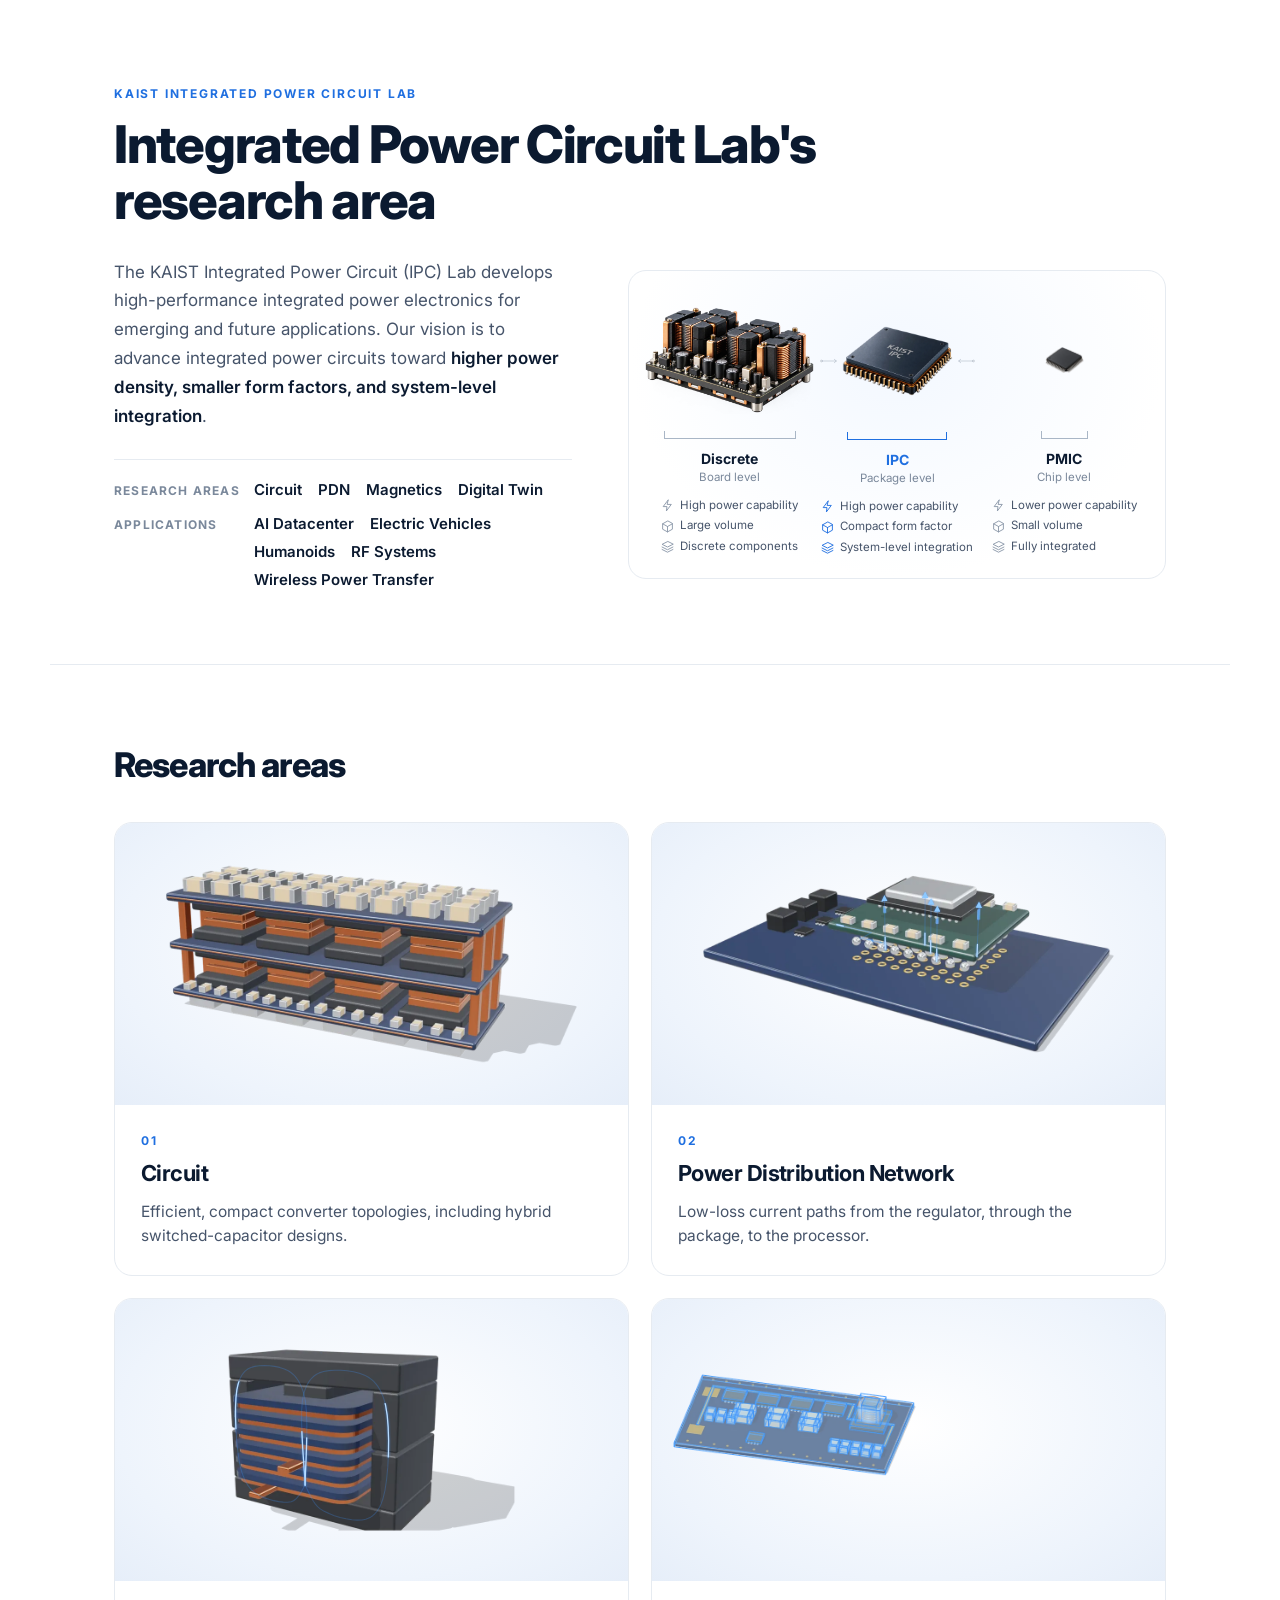
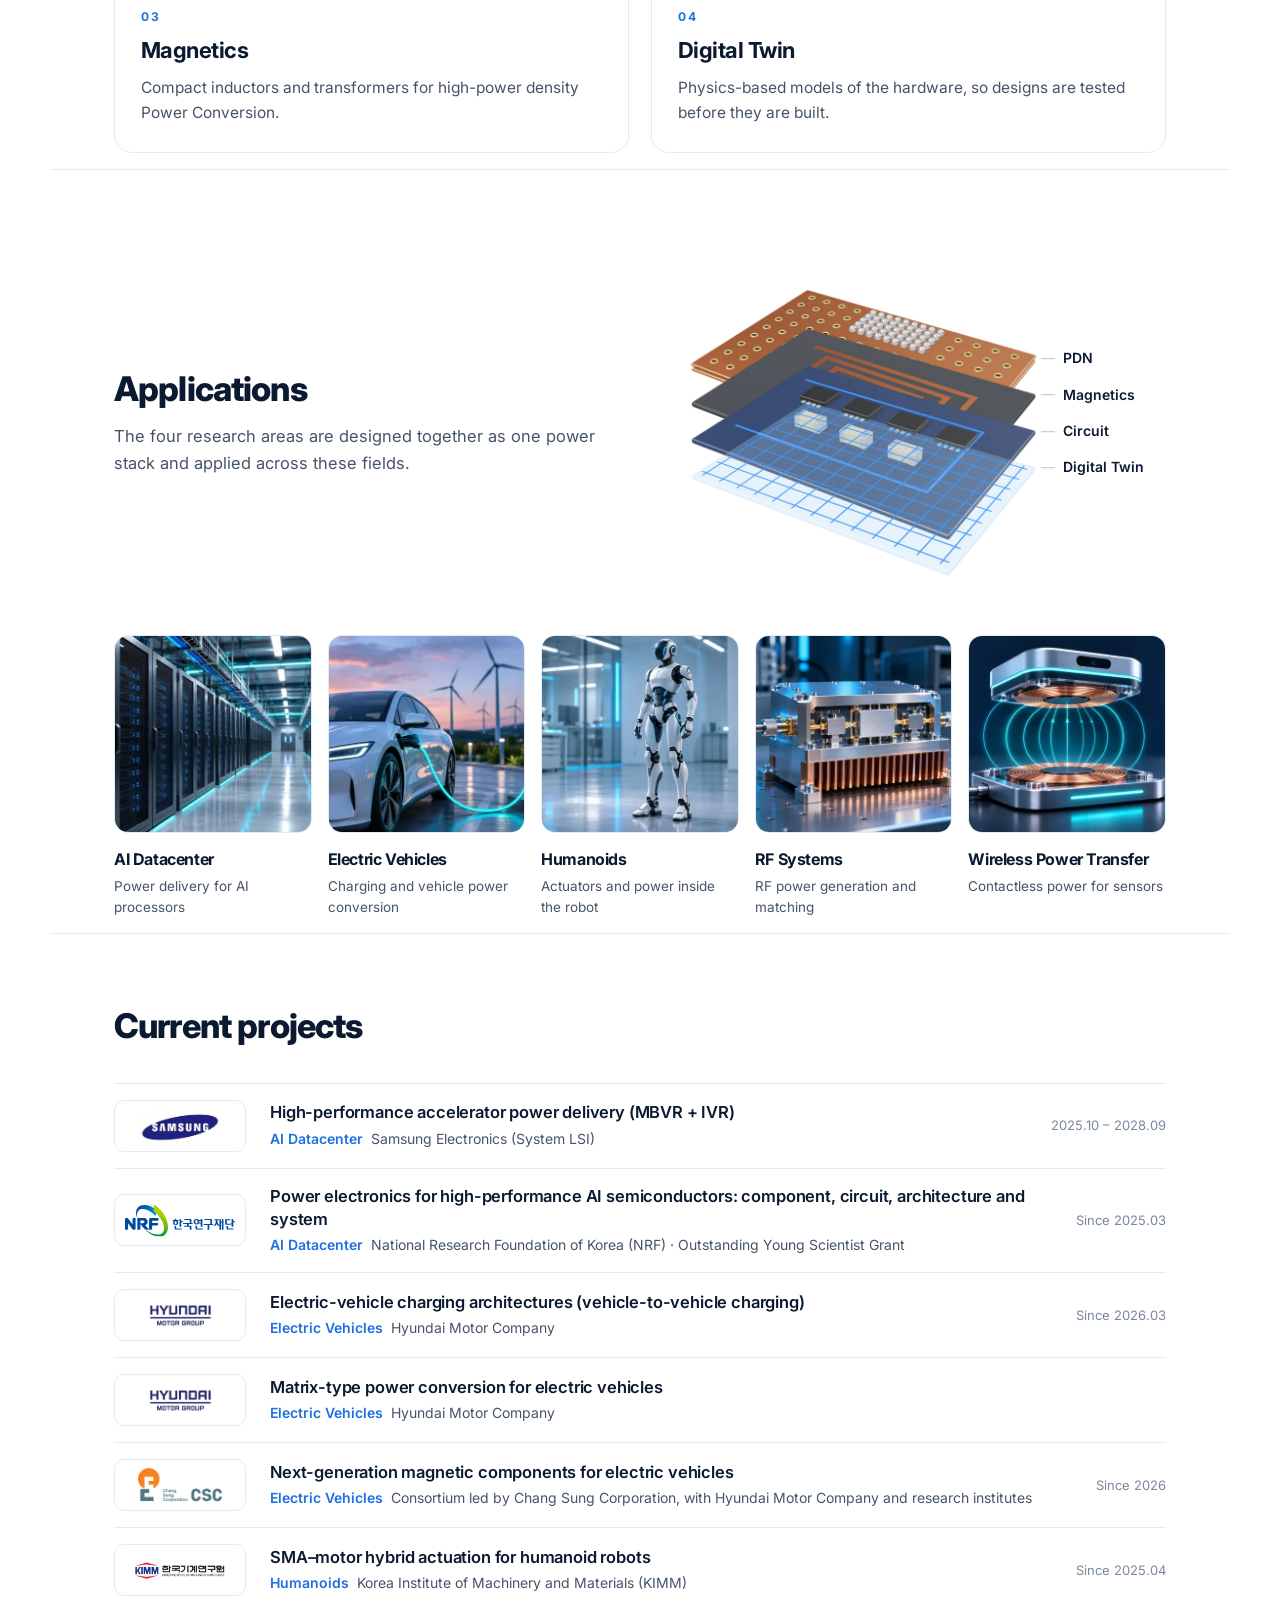
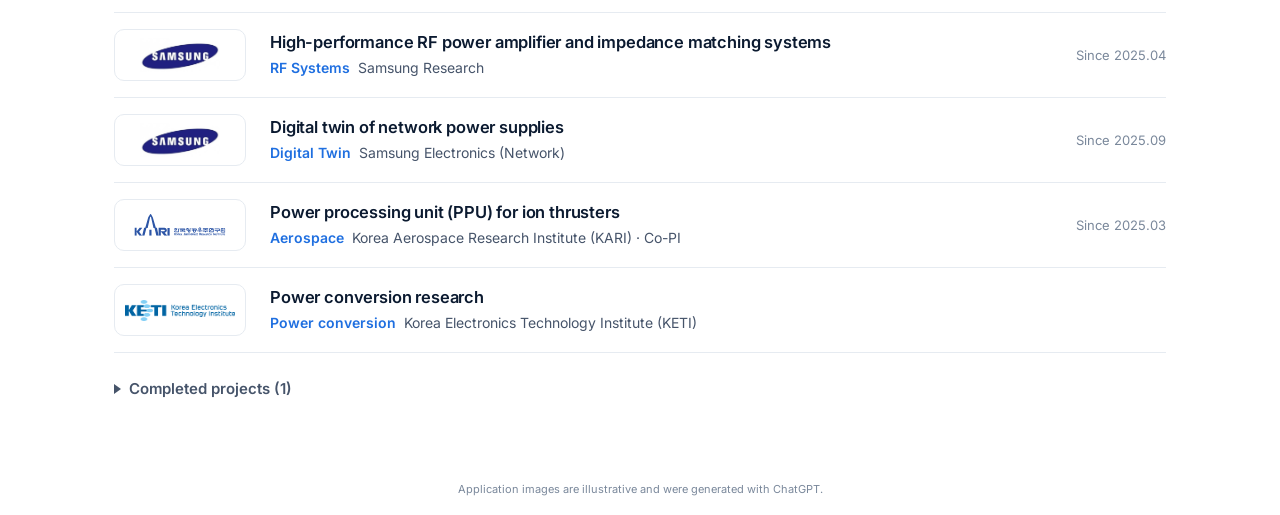
==== commit cc0127dc: "Sync: no header Co-Authored-By: Claude Opus 5.5 (1M context) <noreply@anthropic.com>" ====
--- a/index.html
+++ b/index.html
@@ -163,7 +163,7 @@
     <ul class="proj-list current"><li><span class="proj-logo"><img src="assets/partners/samsung.png" alt="Samsung" loading="lazy" decoding="async"></span><div class="proj-copy"><h3>High-performance accelerator power delivery (MBVR + IVR)</h3><p><a class="proj-app" href="applications/ai-datacenter.html">AI Datacenter</a>Samsung Electronics (System LSI)</p></div><span class="proj-period">2025.10 – 2028.09</span></li><li><span class="proj-logo"><img src="assets/partners/nrf.svg" alt="NRF" loading="lazy" decoding="async"></span><div class="proj-copy"><h3>Power electronics for high-performance AI semiconductors: component, circuit, architecture and system</h3><p><a class="proj-app" href="applications/ai-datacenter.html">AI Datacenter</a>National Research Foundation of Korea (NRF) · Outstanding Young Scientist Grant</p></div><span class="proj-period">Since 2025.03</span></li><li><span class="proj-logo"><img src="assets/partners/hyundai.png" alt="Hyundai" loading="lazy" decoding="async"></span><div class="proj-copy"><h3>Electric-vehicle charging architectures (vehicle-to-vehicle charging)</h3><p><a class="proj-app" href="applications/electric-vehicles.html">Electric Vehicles</a>Hyundai Motor Company</p></div><span class="proj-period">Since 2026.03</span></li><li><span class="proj-logo"><img src="assets/partners/hyundai.png" alt="Hyundai" loading="lazy" decoding="async"></span><div class="proj-copy"><h3>Matrix-type power conversion for electric vehicles</h3><p><a class="proj-app" href="applications/electric-vehicles.html">Electric Vehicles</a>Hyundai Motor Company</p></div></li><li><span class="proj-logo"><img src="assets/partners/changsung.png" alt="Chang Sung" loading="lazy" decoding="async"></span><div class="proj-copy"><h3>Next-generation magnetic components for electric vehicles</h3><p><a class="proj-app" href="applications/electric-vehicles.html">Electric Vehicles</a>Consortium led by Chang Sung Corporation, with Hyundai Motor Company and research institutes</p></div><span class="proj-period">Since 2026</span></li><li><span class="proj-logo"><img src="assets/partners/kimm.png" alt="KIMM" loading="lazy" decoding="async"></span><div class="proj-copy"><h3>SMA–motor hybrid actuation for humanoid robots</h3><p><a class="proj-app" href="applications/humanoids.html">Humanoids</a>Korea Institute of Machinery and Materials (KIMM)</p></div><span class="proj-period">Since 2025.04</span></li><li><span class="proj-logo"><img src="assets/partners/samsung.png" alt="Samsung" loading="lazy" decoding="async"></span><div class="proj-copy"><h3>High-performance RF power amplifier and impedance matching systems</h3><p><a class="proj-app" href="applications/rf-systems.html">RF Systems</a>Samsung Research</p></div><span class="proj-period">Since 2025.04</span></li><li><span class="proj-logo"><img src="assets/partners/samsung.png" alt="Samsung" loading="lazy" decoding="async"></span><div class="proj-copy"><h3>Digital twin of network power supplies</h3><p><span class="proj-app">Digital Twin</span>Samsung Electronics (Network)</p></div><span class="proj-period">Since 2025.09</span></li><li><span class="proj-logo"><img src="assets/partners/kari.svg" alt="KARI" loading="lazy" decoding="async"></span><div class="proj-copy"><h3>Power processing unit (PPU) for ion thrusters</h3><p><span class="proj-app">Aerospace</span>Korea Aerospace Research Institute (KARI) · Co-PI</p></div><span class="proj-period">Since 2025.03</span></li><li><span class="proj-logo"><img src="assets/partners/keti.png" alt="KETI" loading="lazy" decoding="async"></span><div class="proj-copy"><h3>Power conversion research</h3><p><span class="proj-app">Power conversion</span>Korea Electronics Technology Institute (KETI)</p></div></li></ul>
     <details class="proj-done"><summary><span>Completed projects (<span class="proj-count">1</span>)</span></summary><ul class="proj-list"><li><span class="proj-logo"><img src="assets/partners/voda.png" alt="VODA" loading="lazy" decoding="async"></span><div class="proj-copy"><h3>Multi-output wireless power transfer for future smart factories</h3><p><a class="proj-app" href="applications/wireless-power-transfer.html">Wireless Power Transfer</a>VODA</p></div><span class="proj-period">2025.04</span></li></ul></details>
   </section>
-  <script src="assets/projects-config.js?v=202611021239"></script><script src="assets/projects.js?v=202611021239" defer></script>
+  <script src="assets/projects-config.js?v=202611021245"></script><script src="assets/projects.js?v=202611021245" defer></script>
 
 </main>
 <footer class="site-foot embed-foot"><p class="credit">Application images are illustrative and were generated with ChatGPT.</p></footer>
--- a/concept-v2.css
+++ b/concept-v2.css
@@ -241,7 +241,7 @@
 .scale { padding: 30px 22px 22px; }
 .scale-row { grid-template-columns: repeat(3, minmax(0, 1fr)); gap: 10px; align-items: start; }
 .scale-item { min-width: 0; }
-.scale-item .pic { display: flex; align-items: flex-end; justify-content: center; width: 100%; height: 118px; }
+.scale-item .pic { display: flex; align-items: center; justify-content: center; width: 100%; height: 118px; }
 .scale-item .pic img { width: auto; max-width: 100%; height: auto; }
 .s-discrete { max-height: 108px; max-width: 190px !important; } .s-ipc { max-height: 70px; max-width: calc(100% - 44px) !important; } .s-pmic { max-height: 26px; }
 .traits { list-style: none; margin: 12px 0 0; padding: 0; display: grid; gap: 5px; text-align: left; justify-self: center; }
@@ -252,7 +252,7 @@
 /* arrows sit on both sides of the IPC chip and point into it */
 .is-ipc .pic { gap: 4px; align-items: center; }
 .is-ipc .scale-arrow svg { width: 18px; }
-.scale-arrow { flex: none; color: #9aa6b5; margin-top: 30px; }
+.scale-arrow { flex: none; color: #9aa6b5; }
 .scale-arrow svg { display: block; width: 24px; height: 10px; fill: none; stroke: currentColor; stroke-width: 1.6; stroke-linecap: round; stroke-linejoin: round; }
 .scale-arrow circle { fill: #fff; }
 .scale-arrow.to-left svg { transform: scaleX(-1); }
@@ -273,5 +273,8 @@
   .vision-toggle { margin: 0; padding: 8px 6px; }
 }
 
+/* No own header/footer: the page is shown inside the lab Google Site */
+.embed-foot { margin-top: 48px; padding: 16px; border-top: 0; }
+
 /* Embed version for the Google Site */
 .embed-foot { margin-top: 48px; padding: 16px; border-top: 0; }
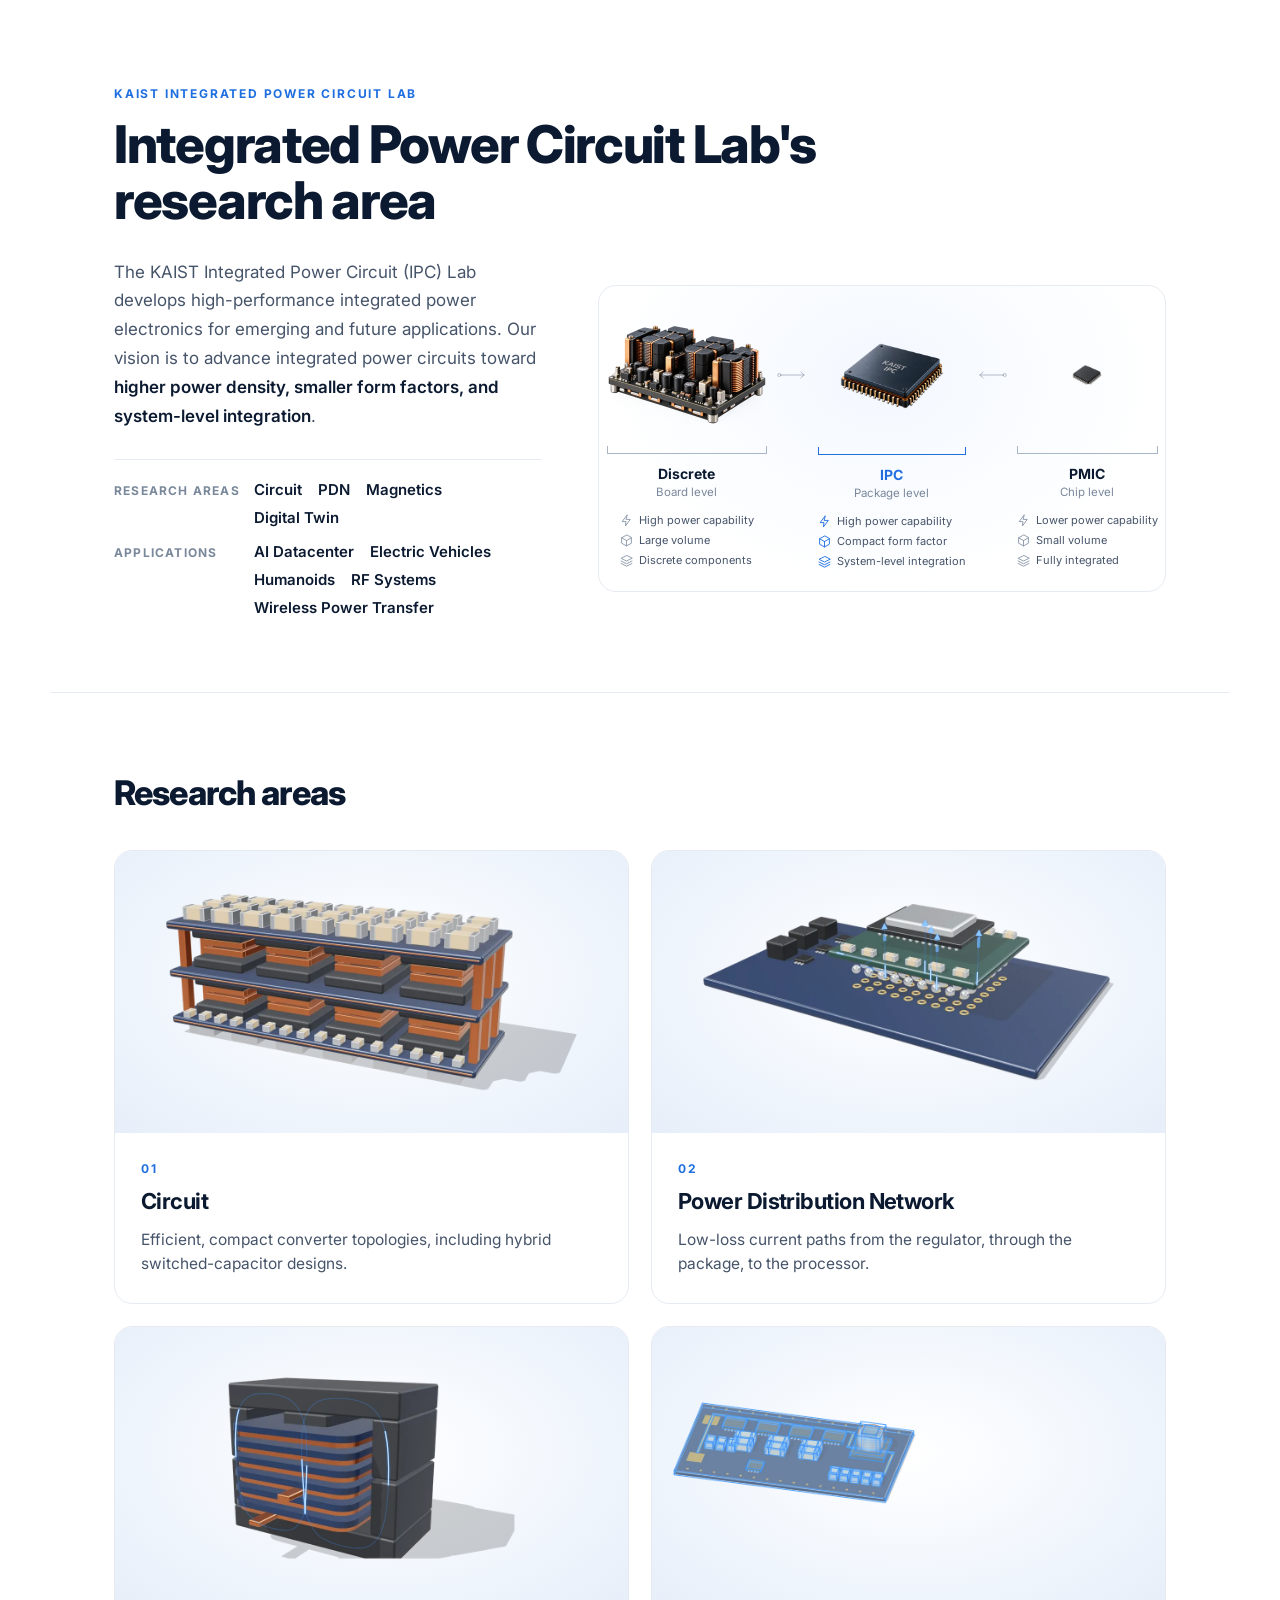
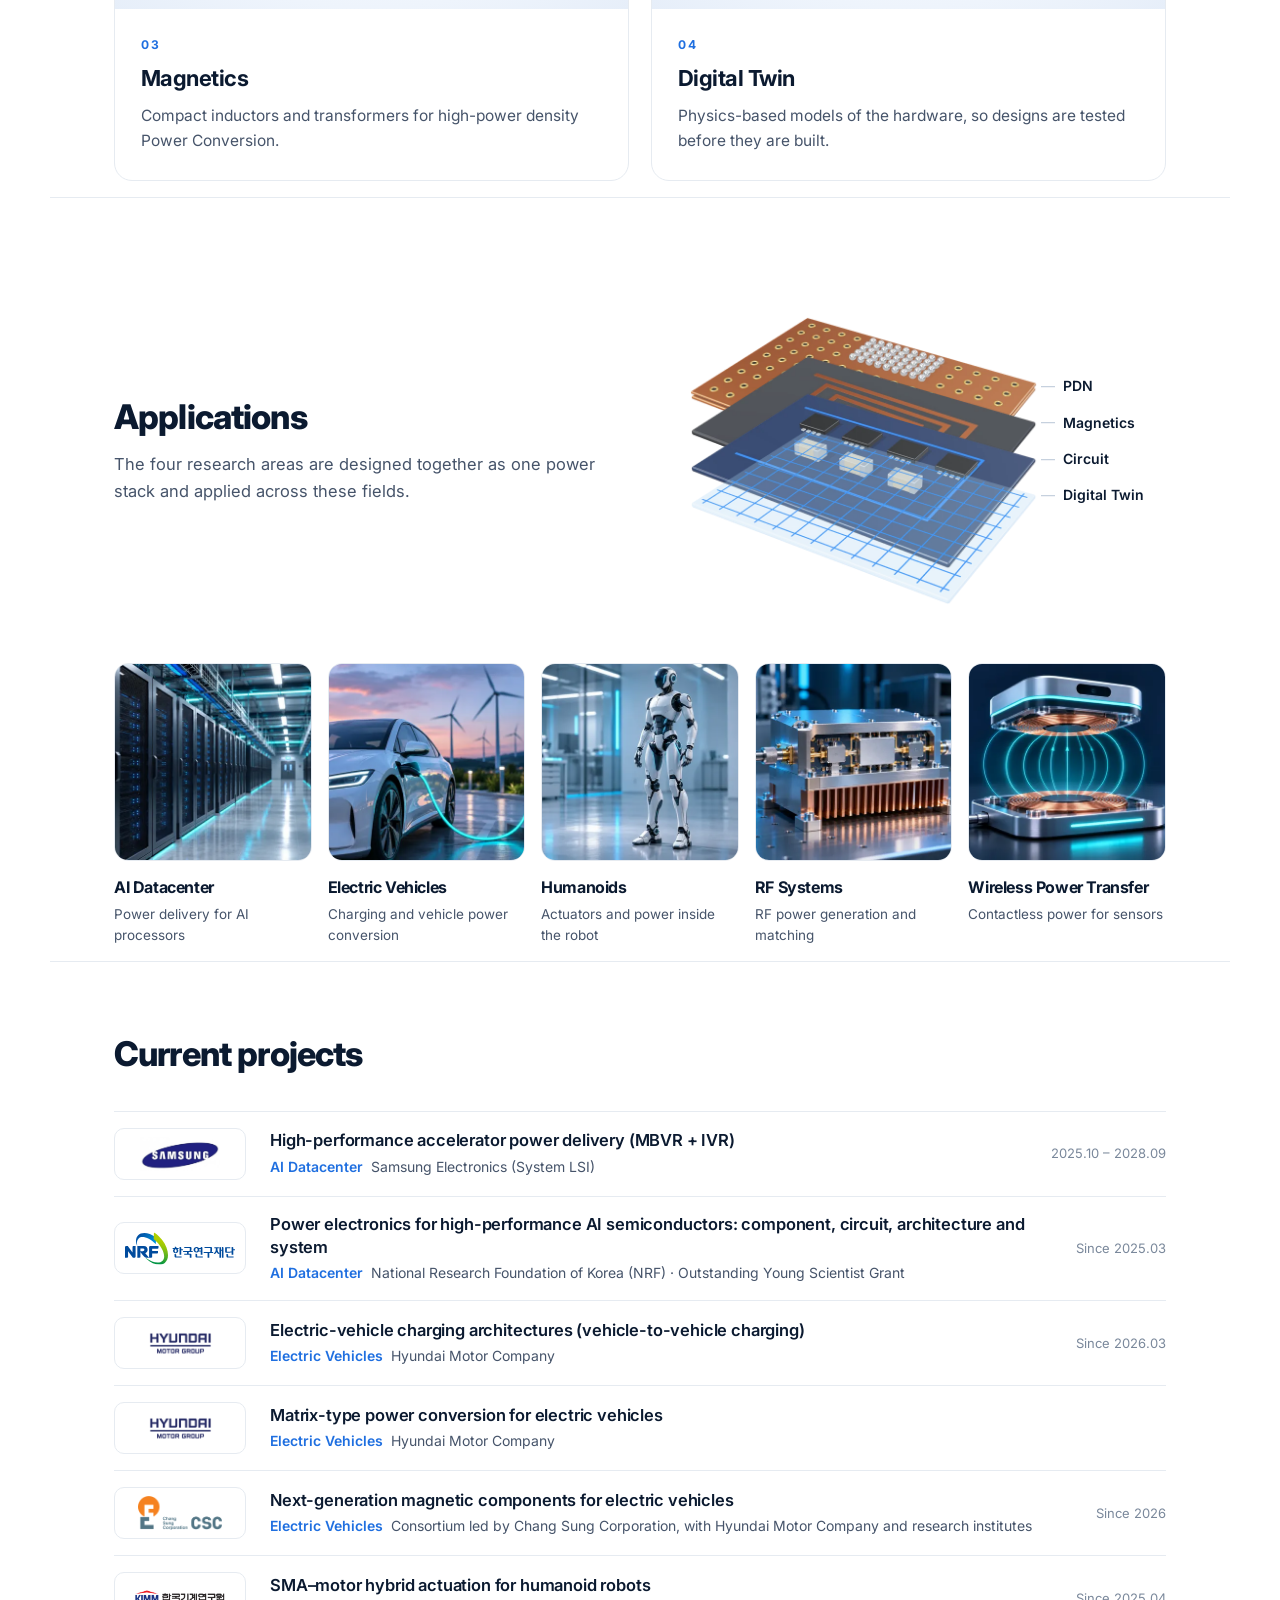
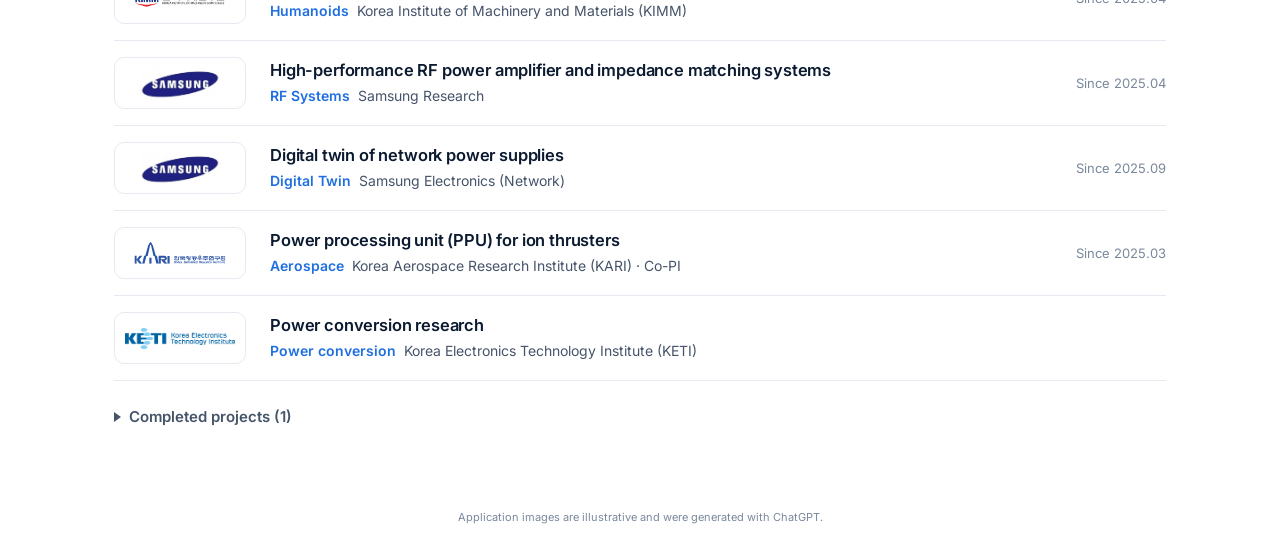
==== commit f240eaf3: "Sync: comparison equal gaps Co-Authored-By: Claude Opus 5.5 (1M context) <noreply@anthropic.com>" ====
--- a/index.html
+++ b/index.html
@@ -31,10 +31,12 @@
     <figure class="scale" aria-label="Size comparison of power electronics approaches">
       <div class="scale-row">
         <div class="scale-item"><span class="pic"><img src="assets/discrete-scale.webp" width="640" height="404" fetchpriority="high" alt="Discrete power converter board" class="s-discrete"></span><span class="ruler r-discrete"></span><p><b>Discrete</b>Board level</p><ul class="traits"><li><svg viewBox="0 0 24 24" aria-hidden="true"><path d="M13 2 4 14h7l-1 8 9-12h-7z"/></svg>High power capability</li><li><svg viewBox="0 0 24 24" aria-hidden="true"><path d="M12 2 3 7v10l9 5 9-5V7z"/><path d="M3 7l9 5 9-5M12 12v10"/></svg>Large volume</li><li><svg viewBox="0 0 24 24" aria-hidden="true"><path d="M12 3 2 8l10 5 10-5z"/><path d="M2 13l10 5 10-5"/><path d="M2 17.5 12 22.5l10-5"/></svg>Discrete components</li></ul></div>
+        <span class="scale-arrow to-right" aria-hidden="true"><svg viewBox="0 0 64 16"><circle cx="5" cy="8" r="3.2"/><path d="M8 8h50M51 2l7 6-7 6"/></svg></span>
         <button class="scale-item is-ipc vision-toggle" type="button" aria-expanded="false" aria-controls="vision-panel">
-          <span class="pic"><span class="scale-arrow to-right" aria-hidden="true"><svg viewBox="0 0 64 16"><circle cx="5" cy="8" r="3.2"/><path d="M8 8h50M51 2l7 6-7 6"/></svg></span><img src="assets/ipc-scale.webp" width="640" height="404" fetchpriority="high" alt="KAIST IPC integrated power package" class="s-ipc"><span class="scale-arrow to-left" aria-hidden="true"><svg viewBox="0 0 64 16"><circle cx="5" cy="8" r="3.2"/><path d="M8 8h50M51 2l7 6-7 6"/></svg></span></span><span class="ruler r-ipc"></span><p><b>IPC</b>Package level</p><ul class="traits"><li><svg viewBox="0 0 24 24" aria-hidden="true"><path d="M13 2 4 14h7l-1 8 9-12h-7z"/></svg>High power capability</li><li><svg viewBox="0 0 24 24" aria-hidden="true"><path d="M12 2 3 7v10l9 5 9-5V7z"/><path d="M3 7l9 5 9-5M12 12v10"/></svg>Compact form factor</li><li><svg viewBox="0 0 24 24" aria-hidden="true"><path d="M12 3 2 8l10 5 10-5z"/><path d="M2 13l10 5 10-5"/><path d="M2 17.5 12 22.5l10-5"/></svg>System-level integration</li></ul>
+          <span class="pic"><img src="assets/ipc-scale.webp" width="640" height="404" fetchpriority="high" alt="KAIST IPC integrated power package" class="s-ipc"></span><span class="ruler r-ipc"></span><p><b>IPC</b>Package level</p><ul class="traits"><li><svg viewBox="0 0 24 24" aria-hidden="true"><path d="M13 2 4 14h7l-1 8 9-12h-7z"/></svg>High power capability</li><li><svg viewBox="0 0 24 24" aria-hidden="true"><path d="M12 2 3 7v10l9 5 9-5V7z"/><path d="M3 7l9 5 9-5M12 12v10"/></svg>Compact form factor</li><li><svg viewBox="0 0 24 24" aria-hidden="true"><path d="M12 3 2 8l10 5 10-5z"/><path d="M2 13l10 5 10-5"/><path d="M2 17.5 12 22.5l10-5"/></svg>System-level integration</li></ul>
           <span class="hover-hint">Click to see our vision</span>
         </button>
+        <span class="scale-arrow to-left" aria-hidden="true"><svg viewBox="0 0 64 16"><circle cx="5" cy="8" r="3.2"/><path d="M8 8h50M51 2l7 6-7 6"/></svg></span>
         <div class="scale-item"><span class="pic"><img src="assets/pmic-scale.webp" width="640" height="420" fetchpriority="high" alt="Fully integrated PMIC" class="s-pmic"></span><span class="ruler r-pmic"></span><p><b>PMIC</b>Chip level</p><ul class="traits"><li><svg viewBox="0 0 24 24" aria-hidden="true"><path d="M13 2 4 14h7l-1 8 9-12h-7z"/></svg>Lower power capability</li><li><svg viewBox="0 0 24 24" aria-hidden="true"><path d="M12 2 3 7v10l9 5 9-5V7z"/><path d="M3 7l9 5 9-5M12 12v10"/></svg>Small volume</li><li><svg viewBox="0 0 24 24" aria-hidden="true"><path d="M12 3 2 8l10 5 10-5z"/><path d="M2 13l10 5 10-5"/><path d="M2 17.5 12 22.5l10-5"/></svg>Fully integrated</li></ul></div>
       </div>
     </figure>
@@ -163,7 +165,7 @@
     <ul class="proj-list current"><li><span class="proj-logo"><img src="assets/partners/samsung.png" alt="Samsung" loading="lazy" decoding="async"></span><div class="proj-copy"><h3>High-performance accelerator power delivery (MBVR + IVR)</h3><p><a class="proj-app" href="applications/ai-datacenter.html">AI Datacenter</a>Samsung Electronics (System LSI)</p></div><span class="proj-period">2025.10 – 2028.09</span></li><li><span class="proj-logo"><img src="assets/partners/nrf.svg" alt="NRF" loading="lazy" decoding="async"></span><div class="proj-copy"><h3>Power electronics for high-performance AI semiconductors: component, circuit, architecture and system</h3><p><a class="proj-app" href="applications/ai-datacenter.html">AI Datacenter</a>National Research Foundation of Korea (NRF) · Outstanding Young Scientist Grant</p></div><span class="proj-period">Since 2025.03</span></li><li><span class="proj-logo"><img src="assets/partners/hyundai.png" alt="Hyundai" loading="lazy" decoding="async"></span><div class="proj-copy"><h3>Electric-vehicle charging architectures (vehicle-to-vehicle charging)</h3><p><a class="proj-app" href="applications/electric-vehicles.html">Electric Vehicles</a>Hyundai Motor Company</p></div><span class="proj-period">Since 2026.03</span></li><li><span class="proj-logo"><img src="assets/partners/hyundai.png" alt="Hyundai" loading="lazy" decoding="async"></span><div class="proj-copy"><h3>Matrix-type power conversion for electric vehicles</h3><p><a class="proj-app" href="applications/electric-vehicles.html">Electric Vehicles</a>Hyundai Motor Company</p></div></li><li><span class="proj-logo"><img src="assets/partners/changsung.png" alt="Chang Sung" loading="lazy" decoding="async"></span><div class="proj-copy"><h3>Next-generation magnetic components for electric vehicles</h3><p><a class="proj-app" href="applications/electric-vehicles.html">Electric Vehicles</a>Consortium led by Chang Sung Corporation, with Hyundai Motor Company and research institutes</p></div><span class="proj-period">Since 2026</span></li><li><span class="proj-logo"><img src="assets/partners/kimm.png" alt="KIMM" loading="lazy" decoding="async"></span><div class="proj-copy"><h3>SMA–motor hybrid actuation for humanoid robots</h3><p><a class="proj-app" href="applications/humanoids.html">Humanoids</a>Korea Institute of Machinery and Materials (KIMM)</p></div><span class="proj-period">Since 2025.04</span></li><li><span class="proj-logo"><img src="assets/partners/samsung.png" alt="Samsung" loading="lazy" decoding="async"></span><div class="proj-copy"><h3>High-performance RF power amplifier and impedance matching systems</h3><p><a class="proj-app" href="applications/rf-systems.html">RF Systems</a>Samsung Research</p></div><span class="proj-period">Since 2025.04</span></li><li><span class="proj-logo"><img src="assets/partners/samsung.png" alt="Samsung" loading="lazy" decoding="async"></span><div class="proj-copy"><h3>Digital twin of network power supplies</h3><p><span class="proj-app">Digital Twin</span>Samsung Electronics (Network)</p></div><span class="proj-period">Since 2025.09</span></li><li><span class="proj-logo"><img src="assets/partners/kari.svg" alt="KARI" loading="lazy" decoding="async"></span><div class="proj-copy"><h3>Power processing unit (PPU) for ion thrusters</h3><p><span class="proj-app">Aerospace</span>Korea Aerospace Research Institute (KARI) · Co-PI</p></div><span class="proj-period">Since 2025.03</span></li><li><span class="proj-logo"><img src="assets/partners/keti.png" alt="KETI" loading="lazy" decoding="async"></span><div class="proj-copy"><h3>Power conversion research</h3><p><span class="proj-app">Power conversion</span>Korea Electronics Technology Institute (KETI)</p></div></li></ul>
     <details class="proj-done"><summary><span>Completed projects (<span class="proj-count">1</span>)</span></summary><ul class="proj-list"><li><span class="proj-logo"><img src="assets/partners/voda.png" alt="VODA" loading="lazy" decoding="async"></span><div class="proj-copy"><h3>Multi-output wireless power transfer for future smart factories</h3><p><a class="proj-app" href="applications/wireless-power-transfer.html">Wireless Power Transfer</a>VODA</p></div><span class="proj-period">2025.04</span></li></ul></details>
   </section>
-  <script src="assets/projects-config.js?v=202611021245"></script><script src="assets/projects.js?v=202611021245" defer></script>
+  <script src="assets/projects-config.js?v=202611021254"></script><script src="assets/projects.js?v=202611021254" defer></script>
 
 </main>
 <footer class="site-foot embed-foot"><p class="credit">Application images are illustrative and were generated with ChatGPT.</p></footer>
--- a/concept-v2.css
+++ b/concept-v2.css
@@ -239,11 +239,11 @@
 /* Size comparison: three traits under each item, arrows pointing toward IPC */
 @media (min-width: 1001px) { .hero { grid-template-columns: minmax(0, .92fr) minmax(0, 1.08fr); } }
 .scale { padding: 30px 22px 22px; }
-.scale-row { grid-template-columns: repeat(3, minmax(0, 1fr)); gap: 10px; align-items: start; }
+.scale-row { grid-template-columns: minmax(0, 1.3fr) minmax(0, 1.15fr) max-content; gap: 10px; align-items: start; }
 .scale-item { min-width: 0; }
 .scale-item .pic { display: flex; align-items: center; justify-content: center; width: 100%; height: 118px; }
 .scale-item .pic img { width: auto; max-width: 100%; height: auto; }
-.s-discrete { max-height: 108px; max-width: 190px !important; } .s-ipc { max-height: 70px; max-width: calc(100% - 44px) !important; } .s-pmic { max-height: 26px; }
+.s-discrete { max-height: 114px; max-width: 100% !important; } .s-ipc { max-height: 70px; max-width: calc(100% - 44px) !important; } .s-pmic { max-height: 26px; }
 .traits { list-style: none; margin: 12px 0 0; padding: 0; display: grid; gap: 5px; text-align: left; justify-self: center; }
 .traits li { display: flex; align-items: center; gap: 6px; font-size: 11.5px; line-height: 1.35; color: var(--body); white-space: nowrap; }
 @media (max-width: 1000px) { .scale { max-width: none; } .traits li { white-space: normal; align-items: flex-start; } .traits svg { margin-top: 1px; } }
@@ -276,5 +276,24 @@
 /* No own header/footer: the page is shown inside the lab Google Site */
 .embed-foot { margin-top: 48px; padding: 16px; border-top: 0; }
 
+/* Comparison row v3: columns sized to content, one equal gap, arrows centred in the gaps on the image axis */
+@media (min-width: 641px) {
+  .scale-row { grid-template-columns: max-content 1fr max-content 1fr max-content; gap: 0 10px; justify-content: center; }
+  .scale-item .pic { height: 118px; }
+  .scale-item .pic img.s-discrete { width: 160px; max-width: none; max-height: none; }
+  .scale-item .pic img.s-ipc { width: 104px; max-width: none !important; max-height: none; }
+  .scale-item .pic img.s-pmic { width: 30px; max-height: none; }
+  .scale-arrow { display: block; align-self: start; margin-top: 54px; justify-self: center; }
+  .scale-arrow svg { width: 30px !important; }
+  .scale-item .ruler { width: 100%; }
+  .traits li { font-size: 11px; }
+}
+@media (min-width: 1001px) { .hero { grid-template-columns: minmax(0, .86fr) minmax(0, 1.14fr); } }
+@media (min-width: 1001px) and (max-width: 1240px) {
+  .scale-item .pic img.s-discrete { width: 128px; } .scale-item .pic img.s-ipc { width: 88px; }
+  .scale-arrow svg { width: 20px !important; }
+  .traits li { font-size: 10px; }
+}
+
 /* Embed version for the Google Site */
 .embed-foot { margin-top: 48px; padding: 16px; border-top: 0; }
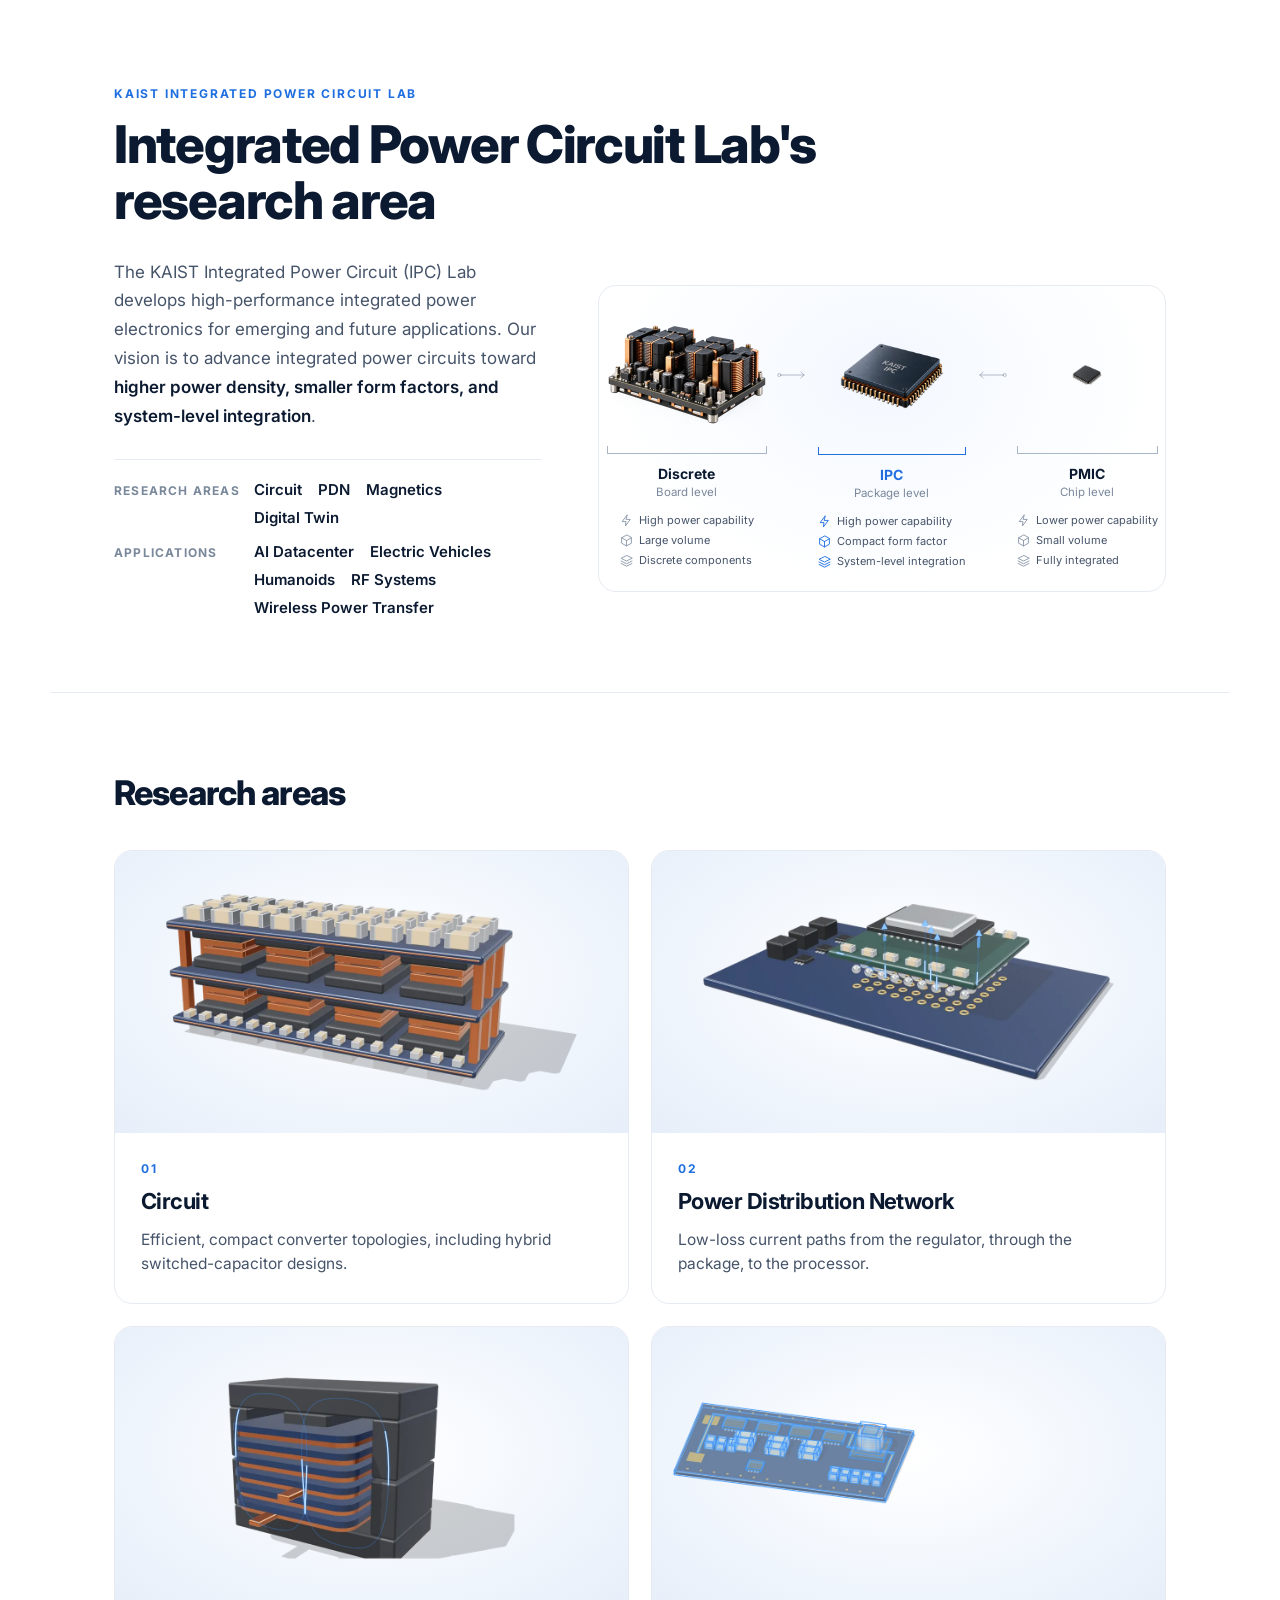
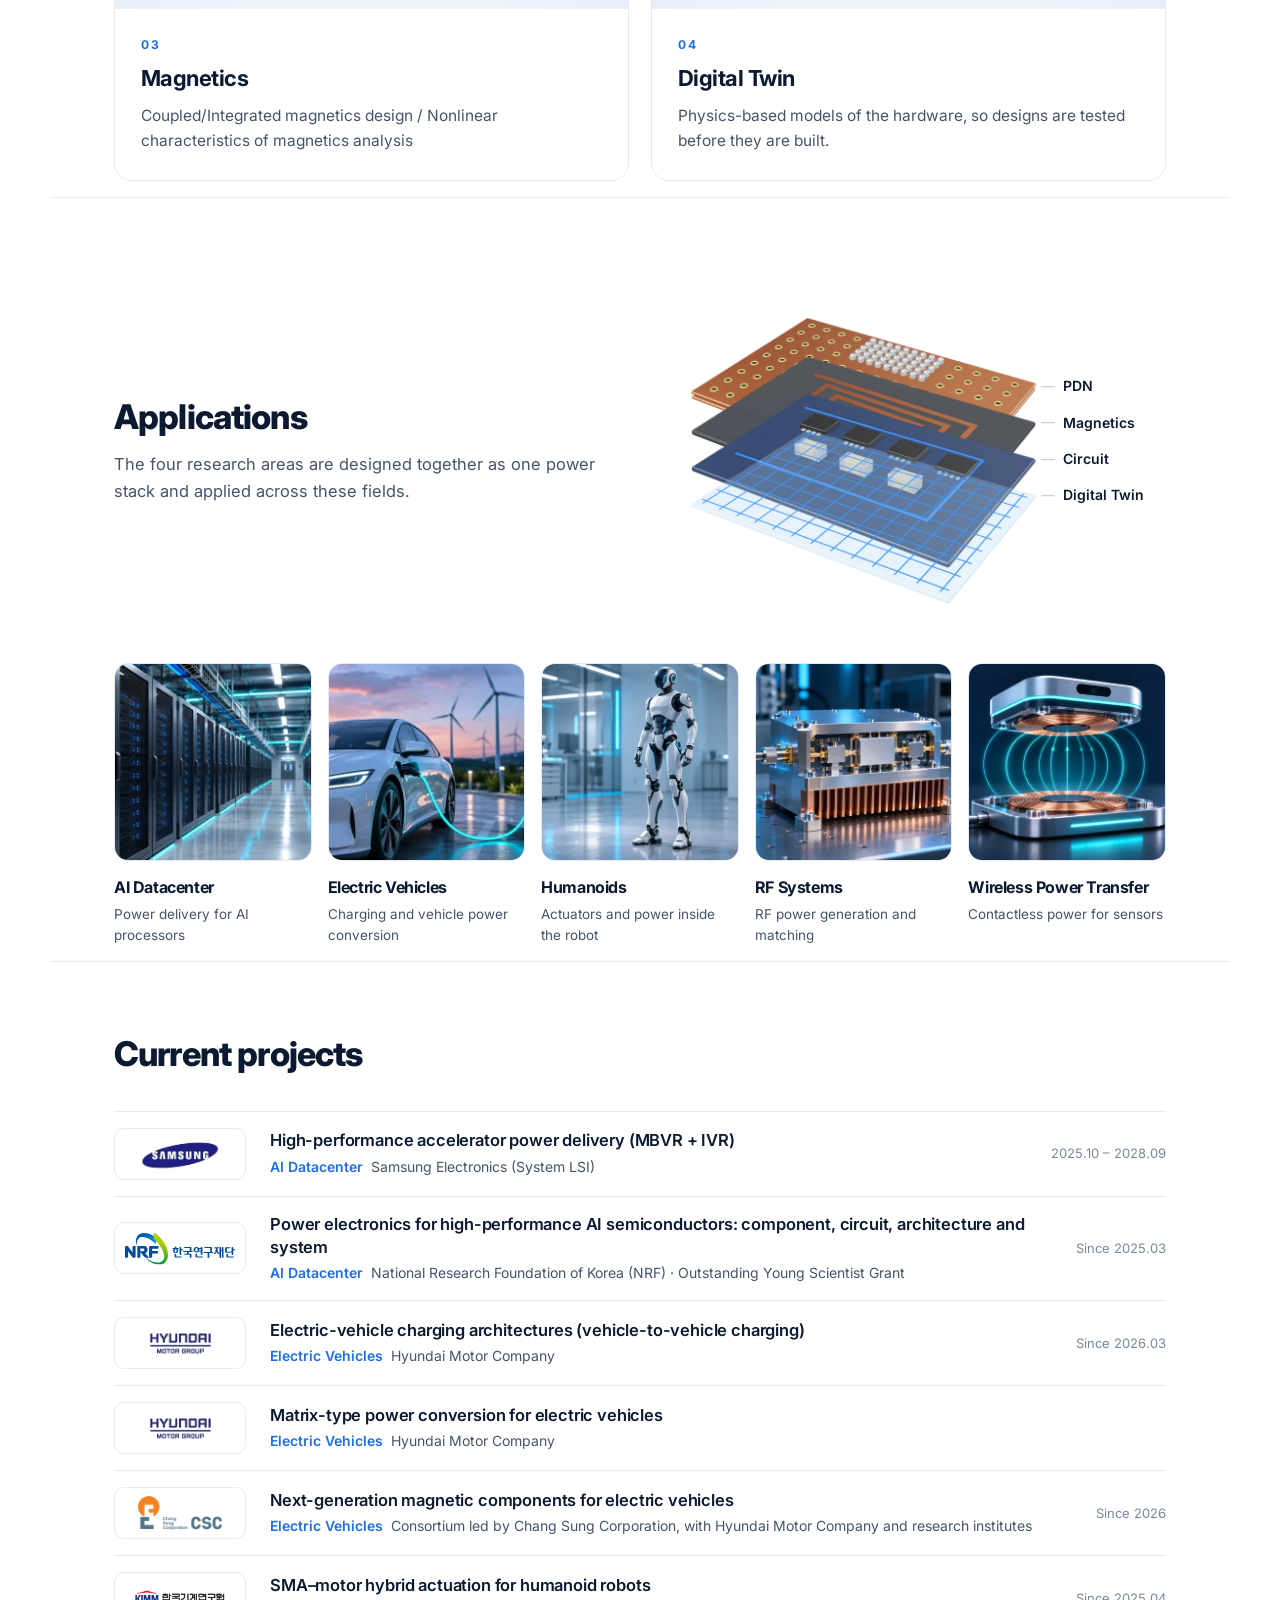
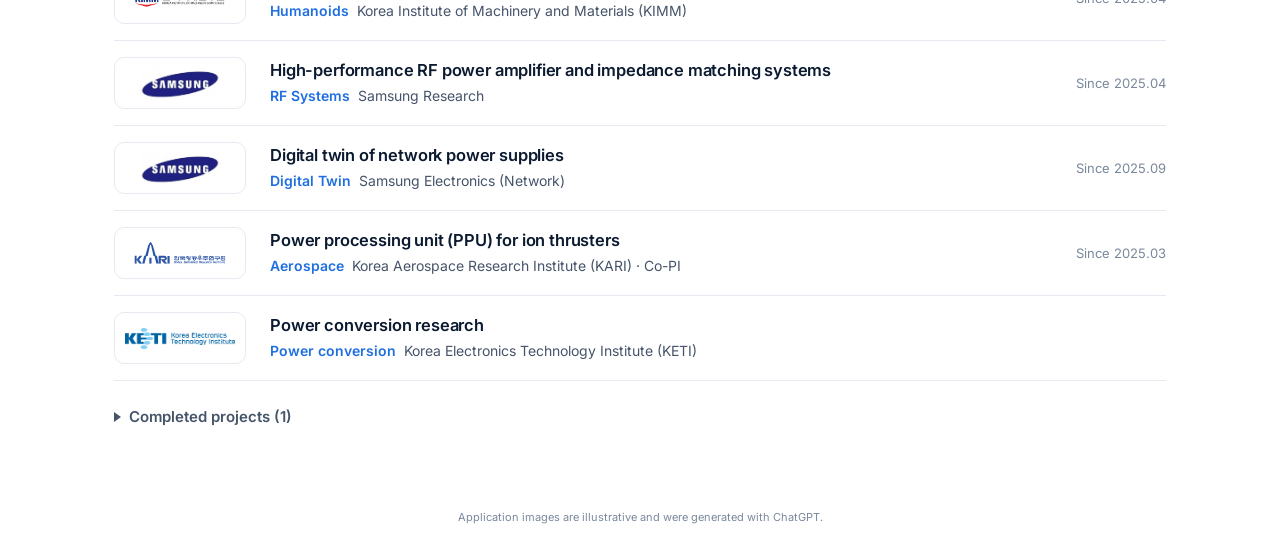
==== commit 414b0757: "Sync: RF Systems update, Magnetics text Co-Authored-By: Claude Opus 5.5 (1M context) <noreply@anthro" ====
--- a/index.html
+++ b/index.html
@@ -130,7 +130,7 @@
       </article>
       <article class="area">
         <div class="art"><img src="assets/magnetics.webp" width="1200" height="660" loading="lazy" decoding="async" alt="Toroidal ferrite core wound with copper wire, with a blue magnetic-flux loop circulating in the core"><svg class="flow-svg" viewBox="0 0 1200 660" aria-hidden="true" focusable="false"><defs><marker id="arrow-magnetics" viewBox="0 0 10 10" refX="6" refY="5" markerWidth="5" markerHeight="5" orient="auto-start-reverse"><path d="M0 0 L10 5 L0 10 z" fill="#8cc8ff"/></marker></defs><path class="base" d="M444.7 435.5 L444.1 420.5 L442.6 399.7 L440.8 374.4 L438.9 346.2 L437.4 316.7 L436.5 287.5 L436.7 260.4 L438.4 237.0 L441.9 220.1 L444.4 212.5 L447.1 205.5 L450.2 199.1 L453.6 193.4 L457.4 188.3 L461.6 183.7 L466.3 179.6 L471.6 176.1 L477.9 172.8 L488.0 169.6 L500.1 167.5 L513.7 166.5 L528.3 166.7 L543.2 167.9 L557.8 170.3 L571.7 173.7 L583.8 178.1 L592.8 183.0 L599.0 187.4 L604.7 192.3 L609.8 197.8 L614.5 203.8 L618.7 210.4 L622.4 217.7 L625.9 225.6 L629.0 234.3 L632.8 248.0 L636.7 271.6 L639.0 299.7 L640.0 330.4 L639.7 362.2 L638.1 393.3 L635.3 422.3 L631.5 447.7 L626.6 468.0 L622.3 479.4 L619.0 486.4 L615.5 492.5 L611.6 498.1 L607.4 502.9 L602.8 506.9 L597.9 510.4 L592.4 513.1 L586.5 515.2 L578.0 516.9 L566.7 517.3 L554.0 516.3 L540.5 514.1 L526.6 510.9 L513.2 506.8 L500.6 502.0 L489.3 496.7 L480.0 490.9 L473.9 485.7 L468.8 479.8 L464.1 473.0 L459.8 465.9 L456.0 458.6 L452.6 451.6 L449.6 445.3 L447.1 439.9 L444.9 435.8 L444.4 435.1 L444.2 435.0 L444.1 435.2 L444.2 435.5 L444.3 435.9 L444.4 436.2 L444.6 436.3 L444.6 436.1 L444.7 435.5 Z"/><path class="flow loop" pathLength="300" d="M444.7 435.5 L444.1 420.5 L442.6 399.7 L440.8 374.4 L438.9 346.2 L437.4 316.7 L436.5 287.5 L436.7 260.4 L438.4 237.0 L441.9 220.1 L444.4 212.5 L447.1 205.5 L450.2 199.1 L453.6 193.4 L457.4 188.3 L461.6 183.7 L466.3 179.6 L471.6 176.1 L477.9 172.8 L488.0 169.6 L500.1 167.5 L513.7 166.5 L528.3 166.7 L543.2 167.9 L557.8 170.3 L571.7 173.7 L583.8 178.1 L592.8 183.0 L599.0 187.4 L604.7 192.3 L609.8 197.8 L614.5 203.8 L618.7 210.4 L622.4 217.7 L625.9 225.6 L629.0 234.3 L632.8 248.0 L636.7 271.6 L639.0 299.7 L640.0 330.4 L639.7 362.2 L638.1 393.3 L635.3 422.3 L631.5 447.7 L626.6 468.0 L622.3 479.4 L619.0 486.4 L615.5 492.5 L611.6 498.1 L607.4 502.9 L602.8 506.9 L597.9 510.4 L592.4 513.1 L586.5 515.2 L578.0 516.9 L566.7 517.3 L554.0 516.3 L540.5 514.1 L526.6 510.9 L513.2 506.8 L500.6 502.0 L489.3 496.7 L480.0 490.9 L473.9 485.7 L468.8 479.8 L464.1 473.0 L459.8 465.9 L456.0 458.6 L452.6 451.6 L449.6 445.3 L447.1 439.9 L444.9 435.8 L444.4 435.1 L444.2 435.0 L444.1 435.2 L444.2 435.5 L444.3 435.9 L444.4 436.2 L444.6 436.3 L444.6 436.1 L444.7 435.5 Z"/><path class="base" d="M444.7 435.5 L444.9 420.7 L445.8 400.3 L446.9 375.5 L447.9 347.7 L448.6 318.4 L448.7 289.2 L447.6 261.7 L445.2 237.8 L441.3 220.0 L438.5 211.9 L435.6 204.4 L432.4 197.7 L428.9 191.4 L425.1 185.8 L420.9 180.6 L416.3 176.0 L411.3 171.9 L405.3 167.8 L396.0 163.5 L385.2 160.0 L373.4 157.6 L361.2 156.1 L349.1 155.6 L337.5 156.1 L327.0 157.6 L318.1 160.2 L311.5 163.3 L307.2 166.4 L303.2 169.9 L299.7 173.9 L296.6 178.3 L293.8 183.4 L291.4 189.0 L289.2 195.1 L287.3 201.8 L285.0 212.5 L282.9 231.3 L281.9 253.8 L282.0 278.8 L282.9 304.9 L284.6 330.8 L287.1 355.4 L290.3 377.5 L294.1 396.0 L297.3 406.8 L299.8 413.8 L302.4 420.3 L305.2 426.3 L308.3 431.9 L311.7 437.1 L315.4 441.9 L319.4 446.4 L323.9 450.5 L330.3 455.4 L339.0 460.3 L349.0 464.8 L359.9 468.6 L371.3 471.7 L382.7 474.0 L393.6 475.2 L403.6 475.3 L412.2 474.1 L417.6 472.0 L422.3 468.5 L426.7 464.1 L430.6 459.0 L434.1 453.5 L437.3 448.1 L440.1 443.1 L442.5 438.8 L444.5 435.8 L445.0 435.2 L445.2 435.2 L445.2 435.4 L445.2 435.8 L445.1 436.1 L445.0 436.3 L444.9 436.4 L444.8 436.1 L444.7 435.5 Z"/><path class="flow loop" pathLength="300" d="M444.7 435.5 L444.9 420.7 L445.8 400.3 L446.9 375.5 L447.9 347.7 L448.6 318.4 L448.7 289.2 L447.6 261.7 L445.2 237.8 L441.3 220.0 L438.5 211.9 L435.6 204.4 L432.4 197.7 L428.9 191.4 L425.1 185.8 L420.9 180.6 L416.3 176.0 L411.3 171.9 L405.3 167.8 L396.0 163.5 L385.2 160.0 L373.4 157.6 L361.2 156.1 L349.1 155.6 L337.5 156.1 L327.0 157.6 L318.1 160.2 L311.5 163.3 L307.2 166.4 L303.2 169.9 L299.7 173.9 L296.6 178.3 L293.8 183.4 L291.4 189.0 L289.2 195.1 L287.3 201.8 L285.0 212.5 L282.9 231.3 L281.9 253.8 L282.0 278.8 L282.9 304.9 L284.6 330.8 L287.1 355.4 L290.3 377.5 L294.1 396.0 L297.3 406.8 L299.8 413.8 L302.4 420.3 L305.2 426.3 L308.3 431.9 L311.7 437.1 L315.4 441.9 L319.4 446.4 L323.9 450.5 L330.3 455.4 L339.0 460.3 L349.0 464.8 L359.9 468.6 L371.3 471.7 L382.7 474.0 L393.6 475.2 L403.6 475.3 L412.2 474.1 L417.6 472.0 L422.3 468.5 L426.7 464.1 L430.6 459.0 L434.1 453.5 L437.3 448.1 L440.1 443.1 L442.5 438.8 L444.5 435.8 L445.0 435.2 L445.2 435.2 L445.2 435.4 L445.2 435.8 L445.1 436.1 L445.0 436.3 L444.9 436.4 L444.8 436.1 L444.7 435.5 Z"/></svg></div>
-        <div class="area-copy"><span class="num">03</span><h3>Magnetics</h3><p>Compact inductors and transformers for high-power density Power Conversion.</p></div>
+        <div class="area-copy"><span class="num">03</span><h3>Magnetics</h3><p>Coupled/Integrated magnetics design / Nonlinear characteristics of magnetics analysis</p></div>
       </article>
       <article class="area">
         <div class="art twin-art"><div class="twin-stage" style="--dx:47.46%;--dy:20.99%;aspect-ratio:1100/328"><img class="twin-phys" src="assets/twin-phys.webp" width="1100" height="328" loading="lazy" alt="Power-stage board with its blue wireframe digital twin sliding out beside it"><img class="twin-wire" src="assets/twin-wire.webp" width="1100" height="328" loading="lazy" alt="" aria-hidden="true"></div></div>
@@ -165,7 +165,7 @@
     <ul class="proj-list current"><li><span class="proj-logo"><img src="assets/partners/samsung.png" alt="Samsung" loading="lazy" decoding="async"></span><div class="proj-copy"><h3>High-performance accelerator power delivery (MBVR + IVR)</h3><p><a class="proj-app" href="applications/ai-datacenter.html">AI Datacenter</a>Samsung Electronics (System LSI)</p></div><span class="proj-period">2025.10 – 2028.09</span></li><li><span class="proj-logo"><img src="assets/partners/nrf.svg" alt="NRF" loading="lazy" decoding="async"></span><div class="proj-copy"><h3>Power electronics for high-performance AI semiconductors: component, circuit, architecture and system</h3><p><a class="proj-app" href="applications/ai-datacenter.html">AI Datacenter</a>National Research Foundation of Korea (NRF) · Outstanding Young Scientist Grant</p></div><span class="proj-period">Since 2025.03</span></li><li><span class="proj-logo"><img src="assets/partners/hyundai.png" alt="Hyundai" loading="lazy" decoding="async"></span><div class="proj-copy"><h3>Electric-vehicle charging architectures (vehicle-to-vehicle charging)</h3><p><a class="proj-app" href="applications/electric-vehicles.html">Electric Vehicles</a>Hyundai Motor Company</p></div><span class="proj-period">Since 2026.03</span></li><li><span class="proj-logo"><img src="assets/partners/hyundai.png" alt="Hyundai" loading="lazy" decoding="async"></span><div class="proj-copy"><h3>Matrix-type power conversion for electric vehicles</h3><p><a class="proj-app" href="applications/electric-vehicles.html">Electric Vehicles</a>Hyundai Motor Company</p></div></li><li><span class="proj-logo"><img src="assets/partners/changsung.png" alt="Chang Sung" loading="lazy" decoding="async"></span><div class="proj-copy"><h3>Next-generation magnetic components for electric vehicles</h3><p><a class="proj-app" href="applications/electric-vehicles.html">Electric Vehicles</a>Consortium led by Chang Sung Corporation, with Hyundai Motor Company and research institutes</p></div><span class="proj-period">Since 2026</span></li><li><span class="proj-logo"><img src="assets/partners/kimm.png" alt="KIMM" loading="lazy" decoding="async"></span><div class="proj-copy"><h3>SMA–motor hybrid actuation for humanoid robots</h3><p><a class="proj-app" href="applications/humanoids.html">Humanoids</a>Korea Institute of Machinery and Materials (KIMM)</p></div><span class="proj-period">Since 2025.04</span></li><li><span class="proj-logo"><img src="assets/partners/samsung.png" alt="Samsung" loading="lazy" decoding="async"></span><div class="proj-copy"><h3>High-performance RF power amplifier and impedance matching systems</h3><p><a class="proj-app" href="applications/rf-systems.html">RF Systems</a>Samsung Research</p></div><span class="proj-period">Since 2025.04</span></li><li><span class="proj-logo"><img src="assets/partners/samsung.png" alt="Samsung" loading="lazy" decoding="async"></span><div class="proj-copy"><h3>Digital twin of network power supplies</h3><p><span class="proj-app">Digital Twin</span>Samsung Electronics (Network)</p></div><span class="proj-period">Since 2025.09</span></li><li><span class="proj-logo"><img src="assets/partners/kari.svg" alt="KARI" loading="lazy" decoding="async"></span><div class="proj-copy"><h3>Power processing unit (PPU) for ion thrusters</h3><p><span class="proj-app">Aerospace</span>Korea Aerospace Research Institute (KARI) · Co-PI</p></div><span class="proj-period">Since 2025.03</span></li><li><span class="proj-logo"><img src="assets/partners/keti.png" alt="KETI" loading="lazy" decoding="async"></span><div class="proj-copy"><h3>Power conversion research</h3><p><span class="proj-app">Power conversion</span>Korea Electronics Technology Institute (KETI)</p></div></li></ul>
     <details class="proj-done"><summary><span>Completed projects (<span class="proj-count">1</span>)</span></summary><ul class="proj-list"><li><span class="proj-logo"><img src="assets/partners/voda.png" alt="VODA" loading="lazy" decoding="async"></span><div class="proj-copy"><h3>Multi-output wireless power transfer for future smart factories</h3><p><a class="proj-app" href="applications/wireless-power-transfer.html">Wireless Power Transfer</a>VODA</p></div><span class="proj-period">2025.04</span></li></ul></details>
   </section>
-  <script src="assets/projects-config.js?v=202611021254"></script><script src="assets/projects.js?v=202611021254" defer></script>
+  <script src="assets/projects-config.js?v=202611032201"></script><script src="assets/projects.js?v=202611032201" defer></script>
 
 </main>
 <footer class="site-foot embed-foot"><p class="credit">Application images are illustrative and were generated with ChatGPT.</p></footer>
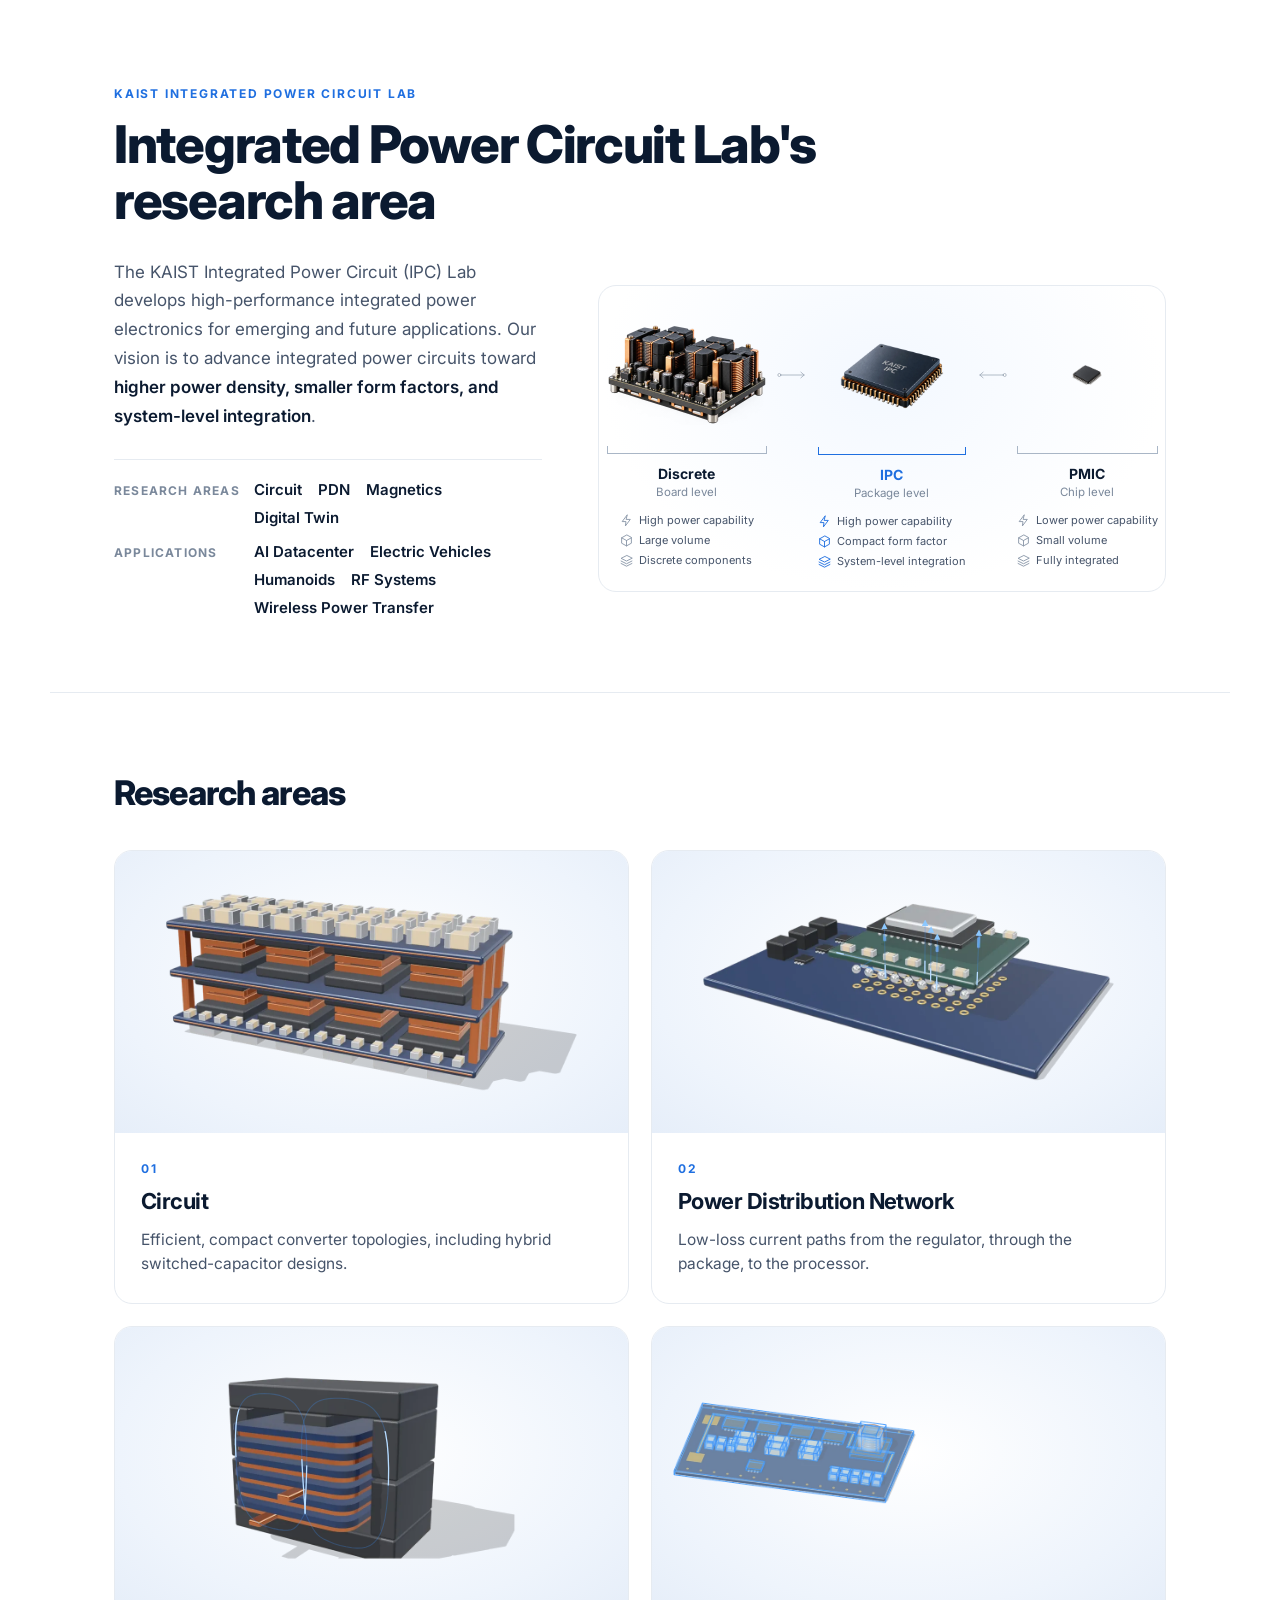
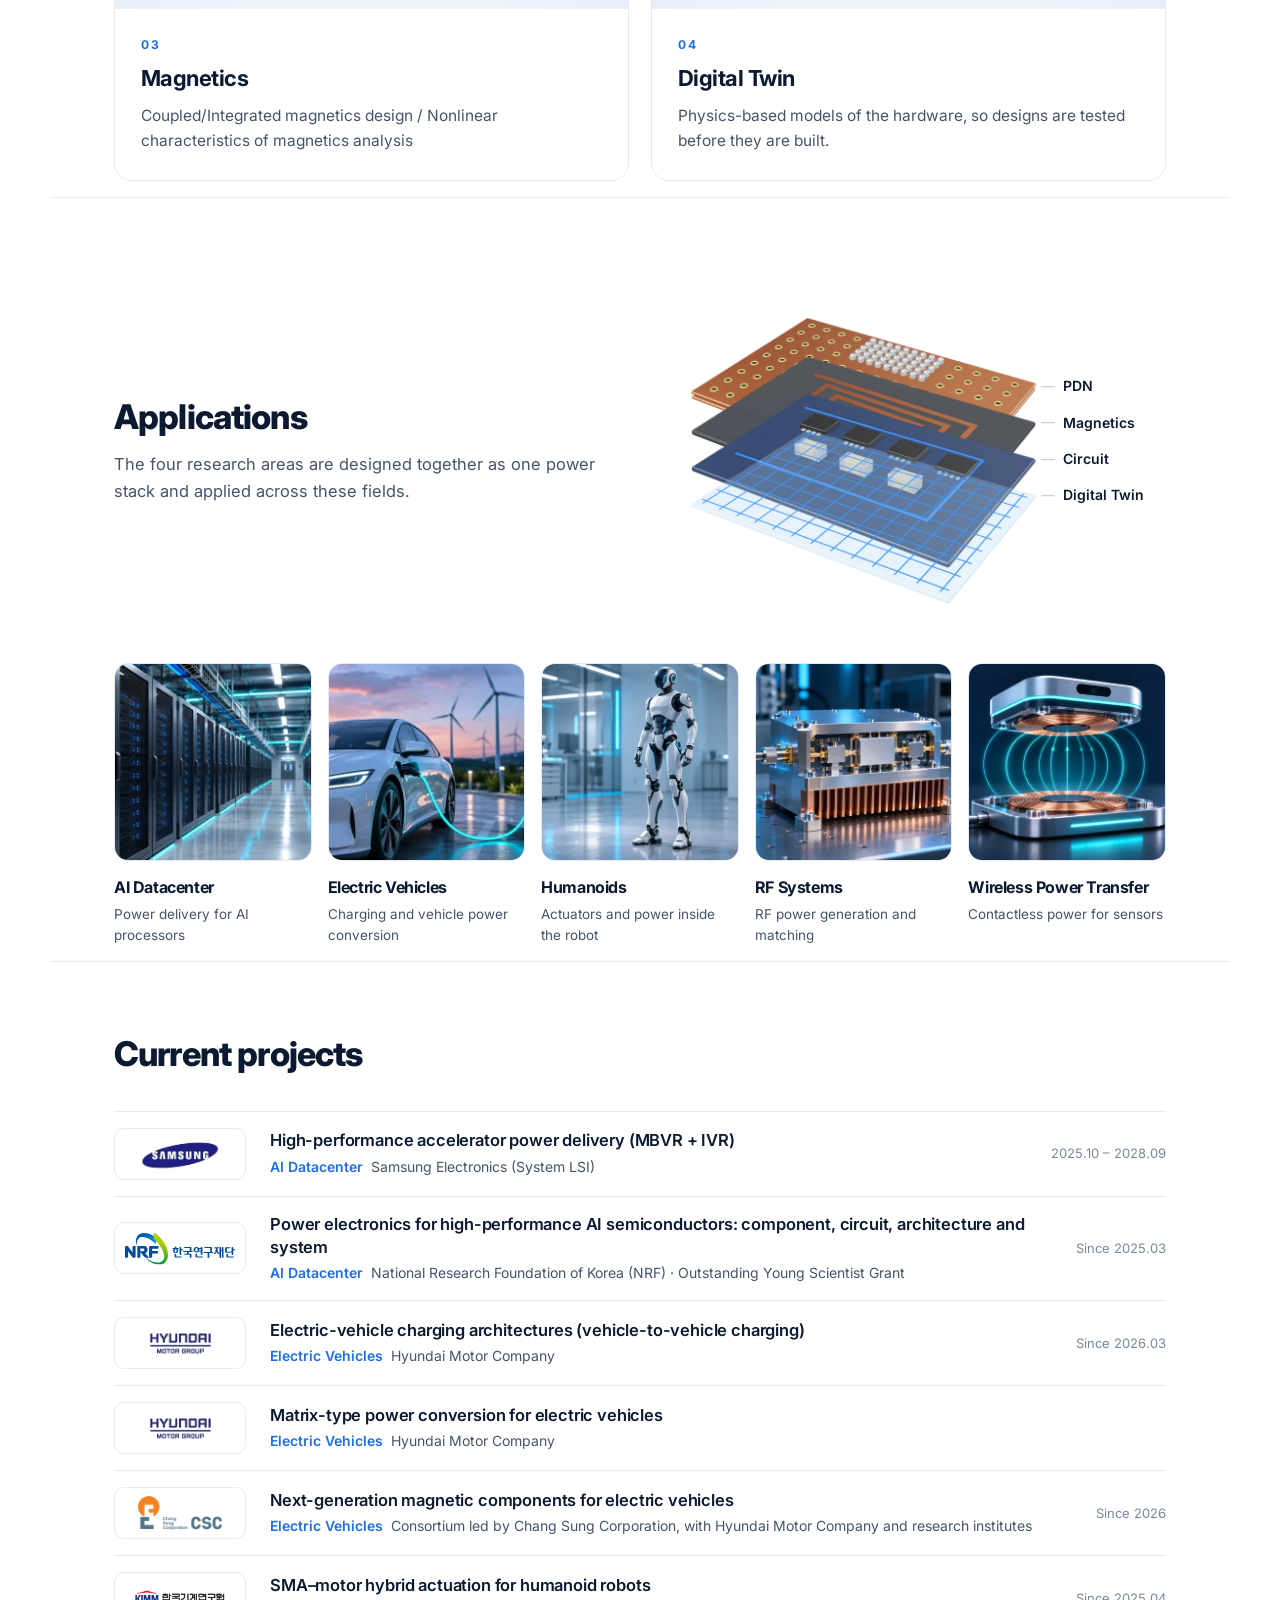
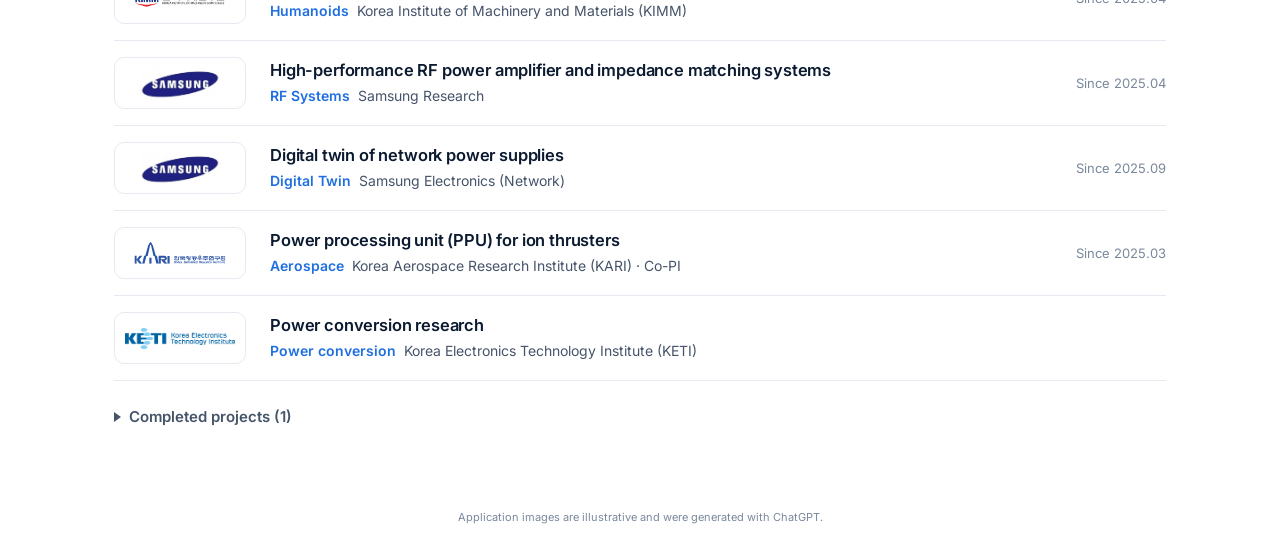
==== commit 8a764cf3: "Sync: rendering performance Co-Authored-By: Claude Opus 5.5 (1M context) <noreply@anthropic.com>" ====
--- a/index.html
+++ b/index.html
@@ -5,11 +5,16 @@
   <meta name="viewport" content="width=device-width, initial-scale=1">
   <meta name="description" content="KAIST Integrated Power Circuit Lab — integrated power electronics for AI, mobility and robotics.">
   <title>Research | KAIST Integrated Power Circuit Lab</title>
+  <link rel="preconnect" href="https://script.google.com">
+  <link rel="preconnect" href="https://script.googleusercontent.com" crossorigin>
   <link rel="preconnect" href="https://fonts.googleapis.com">
   <link rel="preconnect" href="https://fonts.gstatic.com" crossorigin>
-  <link href="https://fonts.googleapis.com/css2?family=Inter:wght@400;500;600;700;800&display=swap" rel="stylesheet">
+  <link rel="preload" as="style" href="https://fonts.googleapis.com/css2?family=Inter:wght@400;500;600;700;800&display=swap" onload="this.onload=null;this.rel='stylesheet'">
+  <noscript><link rel="stylesheet" href="https://fonts.googleapis.com/css2?family=Inter:wght@400;500;600;700;800&display=swap"></noscript>
   <script>if (window.self !== window.top) document.documentElement.classList.add('embedded');</script>
   <link rel="preload" as="image" href="assets/ipc-scale.webp">
+  <link rel="preload" as="image" href="assets/discrete-scale.webp">
+  <link rel="preload" as="image" href="assets/pmic-scale.webp">
   <link rel="stylesheet" href="concept-v2.css">
   <script src="concept-v2.js" defer></script>
 </head>
@@ -165,9 +170,14 @@
     <ul class="proj-list current"><li><span class="proj-logo"><img src="assets/partners/samsung.png" alt="Samsung" loading="lazy" decoding="async"></span><div class="proj-copy"><h3>High-performance accelerator power delivery (MBVR + IVR)</h3><p><a class="proj-app" href="applications/ai-datacenter.html">AI Datacenter</a>Samsung Electronics (System LSI)</p></div><span class="proj-period">2025.10 – 2028.09</span></li><li><span class="proj-logo"><img src="assets/partners/nrf.svg" alt="NRF" loading="lazy" decoding="async"></span><div class="proj-copy"><h3>Power electronics for high-performance AI semiconductors: component, circuit, architecture and system</h3><p><a class="proj-app" href="applications/ai-datacenter.html">AI Datacenter</a>National Research Foundation of Korea (NRF) · Outstanding Young Scientist Grant</p></div><span class="proj-period">Since 2025.03</span></li><li><span class="proj-logo"><img src="assets/partners/hyundai.png" alt="Hyundai" loading="lazy" decoding="async"></span><div class="proj-copy"><h3>Electric-vehicle charging architectures (vehicle-to-vehicle charging)</h3><p><a class="proj-app" href="applications/electric-vehicles.html">Electric Vehicles</a>Hyundai Motor Company</p></div><span class="proj-period">Since 2026.03</span></li><li><span class="proj-logo"><img src="assets/partners/hyundai.png" alt="Hyundai" loading="lazy" decoding="async"></span><div class="proj-copy"><h3>Matrix-type power conversion for electric vehicles</h3><p><a class="proj-app" href="applications/electric-vehicles.html">Electric Vehicles</a>Hyundai Motor Company</p></div></li><li><span class="proj-logo"><img src="assets/partners/changsung.png" alt="Chang Sung" loading="lazy" decoding="async"></span><div class="proj-copy"><h3>Next-generation magnetic components for electric vehicles</h3><p><a class="proj-app" href="applications/electric-vehicles.html">Electric Vehicles</a>Consortium led by Chang Sung Corporation, with Hyundai Motor Company and research institutes</p></div><span class="proj-period">Since 2026</span></li><li><span class="proj-logo"><img src="assets/partners/kimm.png" alt="KIMM" loading="lazy" decoding="async"></span><div class="proj-copy"><h3>SMA–motor hybrid actuation for humanoid robots</h3><p><a class="proj-app" href="applications/humanoids.html">Humanoids</a>Korea Institute of Machinery and Materials (KIMM)</p></div><span class="proj-period">Since 2025.04</span></li><li><span class="proj-logo"><img src="assets/partners/samsung.png" alt="Samsung" loading="lazy" decoding="async"></span><div class="proj-copy"><h3>High-performance RF power amplifier and impedance matching systems</h3><p><a class="proj-app" href="applications/rf-systems.html">RF Systems</a>Samsung Research</p></div><span class="proj-period">Since 2025.04</span></li><li><span class="proj-logo"><img src="assets/partners/samsung.png" alt="Samsung" loading="lazy" decoding="async"></span><div class="proj-copy"><h3>Digital twin of network power supplies</h3><p><span class="proj-app">Digital Twin</span>Samsung Electronics (Network)</p></div><span class="proj-period">Since 2025.09</span></li><li><span class="proj-logo"><img src="assets/partners/kari.svg" alt="KARI" loading="lazy" decoding="async"></span><div class="proj-copy"><h3>Power processing unit (PPU) for ion thrusters</h3><p><span class="proj-app">Aerospace</span>Korea Aerospace Research Institute (KARI) · Co-PI</p></div><span class="proj-period">Since 2025.03</span></li><li><span class="proj-logo"><img src="assets/partners/keti.png" alt="KETI" loading="lazy" decoding="async"></span><div class="proj-copy"><h3>Power conversion research</h3><p><span class="proj-app">Power conversion</span>Korea Electronics Technology Institute (KETI)</p></div></li></ul>
     <details class="proj-done"><summary><span>Completed projects (<span class="proj-count">1</span>)</span></summary><ul class="proj-list"><li><span class="proj-logo"><img src="assets/partners/voda.png" alt="VODA" loading="lazy" decoding="async"></span><div class="proj-copy"><h3>Multi-output wireless power transfer for future smart factories</h3><p><a class="proj-app" href="applications/wireless-power-transfer.html">Wireless Power Transfer</a>VODA</p></div><span class="proj-period">2025.04</span></li></ul></details>
   </section>
-  <script src="assets/projects-config.js?v=202611032201"></script><script src="assets/projects.js?v=202611032201" defer></script>
+  <script src="assets/projects-config.js?v=202611032218"></script><script src="assets/projects.js?v=202611032218" defer></script>
 
 </main>
 <footer class="site-foot embed-foot"><p class="credit">Application images are illustrative and were generated with ChatGPT.</p></footer>
+<script>
+  // Coming back from an application page inside the Google Site: show this page from its top.
+  const cameFromApp = /\/applications\//.test(document.referrer);
+  if (cameFromApp && window.self !== window.top) { window.scrollTo(0, 0); document.querySelector('.hero')?.scrollIntoView({ block: 'start' }); }
+</script>
 </body>
 </html>
--- a/concept-v2.css
+++ b/concept-v2.css
@@ -75,7 +75,7 @@
 .v-note { font-size: 14px; font-weight: 600; fill: var(--body); }
 .v-chip { font-size: 13px; font-weight: 800; fill: #fff; letter-spacing: 1px; }
 .v-path { fill: none; stroke: #9cc7f7; stroke-width: 4; stroke-linecap: round; stroke-linejoin: round; }
-.v-flow { fill: none; stroke: var(--glow); stroke-width: 4; stroke-linecap: round; stroke-dasharray: 26 274; animation: flow 2.6s linear infinite; filter: drop-shadow(0 0 4px #3f95ffaa); }
+.v-flow { fill: none; stroke: var(--glow); stroke-width: 4; stroke-linecap: round; stroke-dasharray: 26 274; animation: flow 2.6s linear infinite; }
 .v-flow.short { stroke-dasharray: 60 240; animation-duration: 1.1s; }
 /* Today: the long lateral path is resistive, so it reads as loss (warm red), never as the accent blue */
 .v-path.loss { stroke: #f2b49c; }
@@ -109,7 +109,7 @@
 .art img, .flow-svg { position: absolute; inset: 0; width: 100%; height: 100%; }
 .flow-svg { overflow: visible; pointer-events: none; }
 .flow-svg .base { fill: none; stroke: #3f95ff; stroke-opacity: .25; stroke-width: 2.5; stroke-linecap: round; stroke-linejoin: round; }
-.flow-svg .flow { fill: none; stroke: #b8dcff; stroke-width: 3; stroke-linecap: round; stroke-linejoin: round; stroke-dasharray: 30 270; animation: flow 3.6s linear infinite; filter: drop-shadow(0 0 2px #3f95ffaa); }
+.flow-svg .flow { fill: none; stroke: #b8dcff; stroke-width: 3; stroke-linecap: round; stroke-linejoin: round; stroke-dasharray: 30 270; animation: flow 3.6s linear infinite; }
 .flow-svg .flow.up { stroke-dasharray: 70 230; animation-duration: 1.6s; }
 .flow-svg .flow.loop { stroke-dasharray: 40 110; animation-duration: 3s; }
 @keyframes flow { to { stroke-dashoffset: -300; } }
@@ -295,5 +295,9 @@
   .traits li { font-size: 10px; }
 }
 
+/* Animations run only while their figure is on screen (concept-v2.js adds .in-view) */
+.flow-svg .flow, .v-flow, .v-heat path, .twin-wire { animation-play-state: paused; }
+.in-view .flow-svg .flow, .in-view .v-flow, .in-view .v-heat path, .in-view .twin-wire { animation-play-state: running; }
+
 /* Embed version for the Google Site */
 .embed-foot { margin-top: 48px; padding: 16px; border-top: 0; }
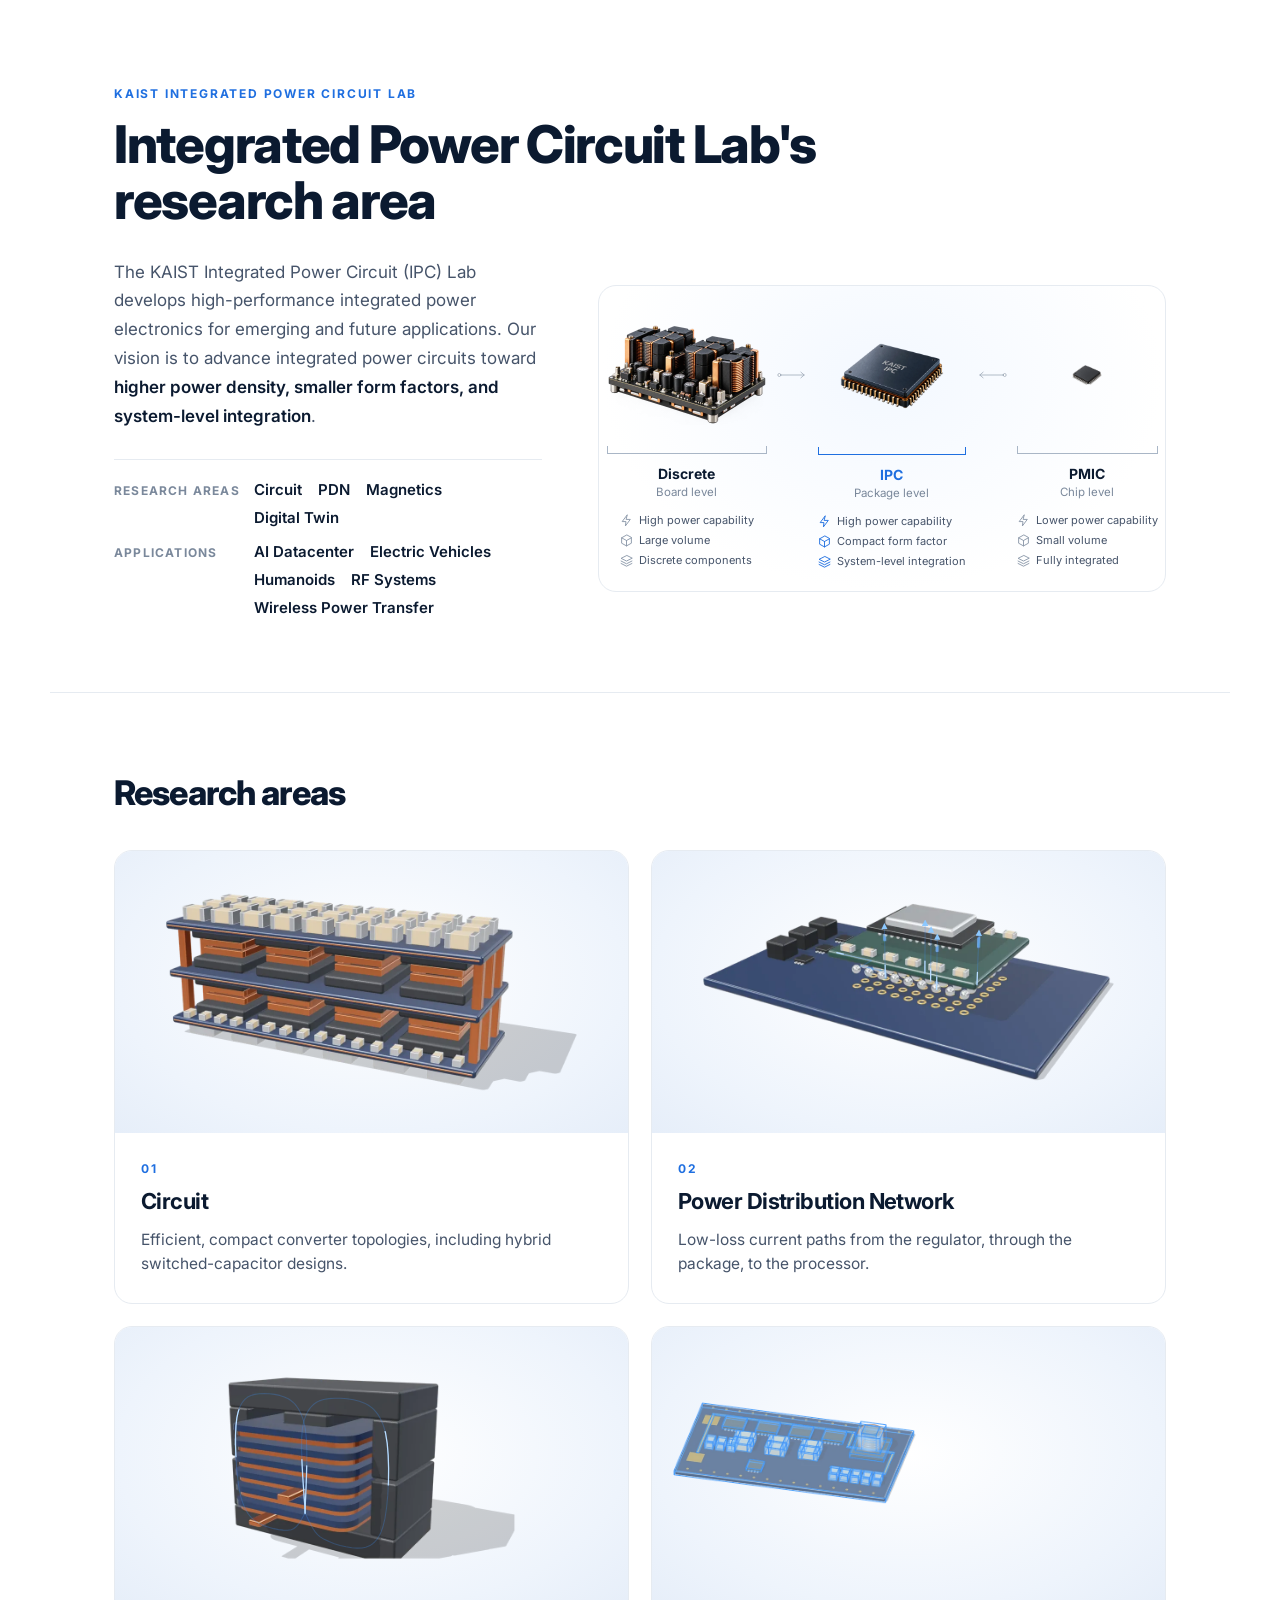
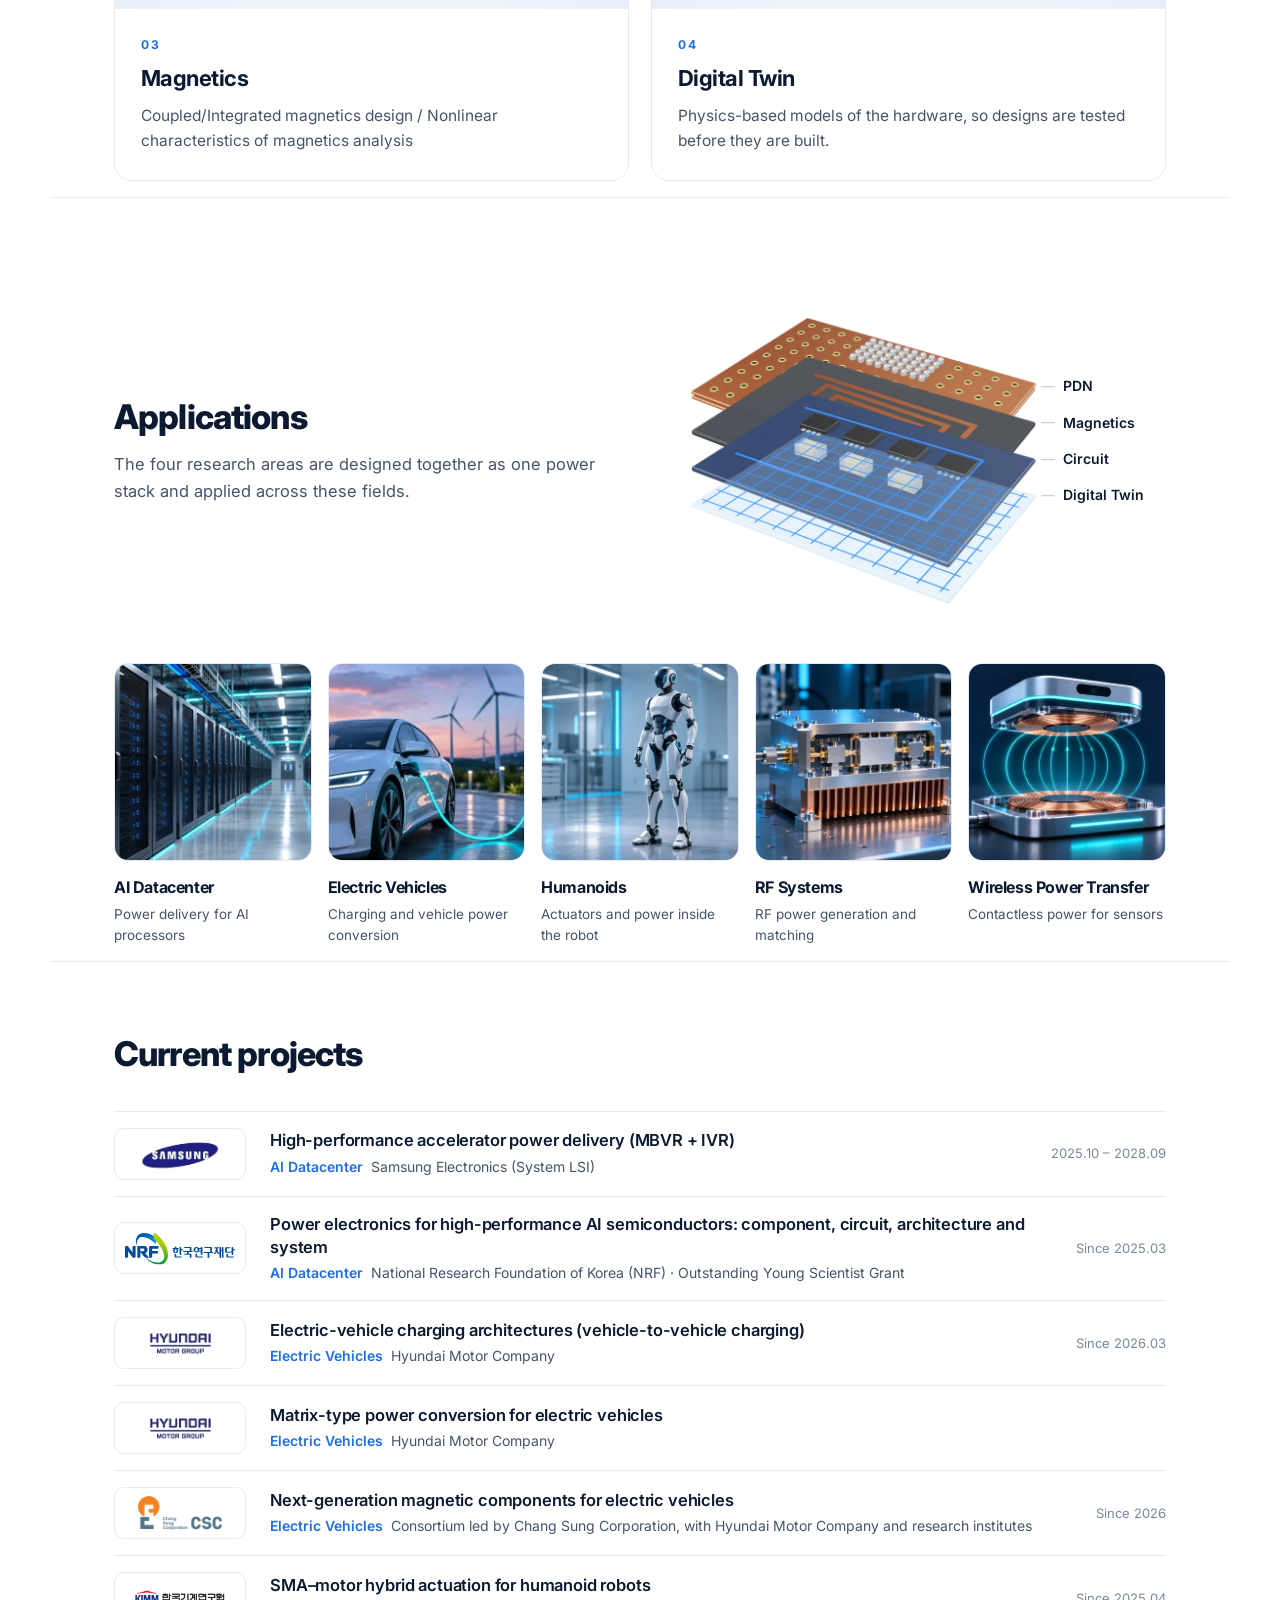
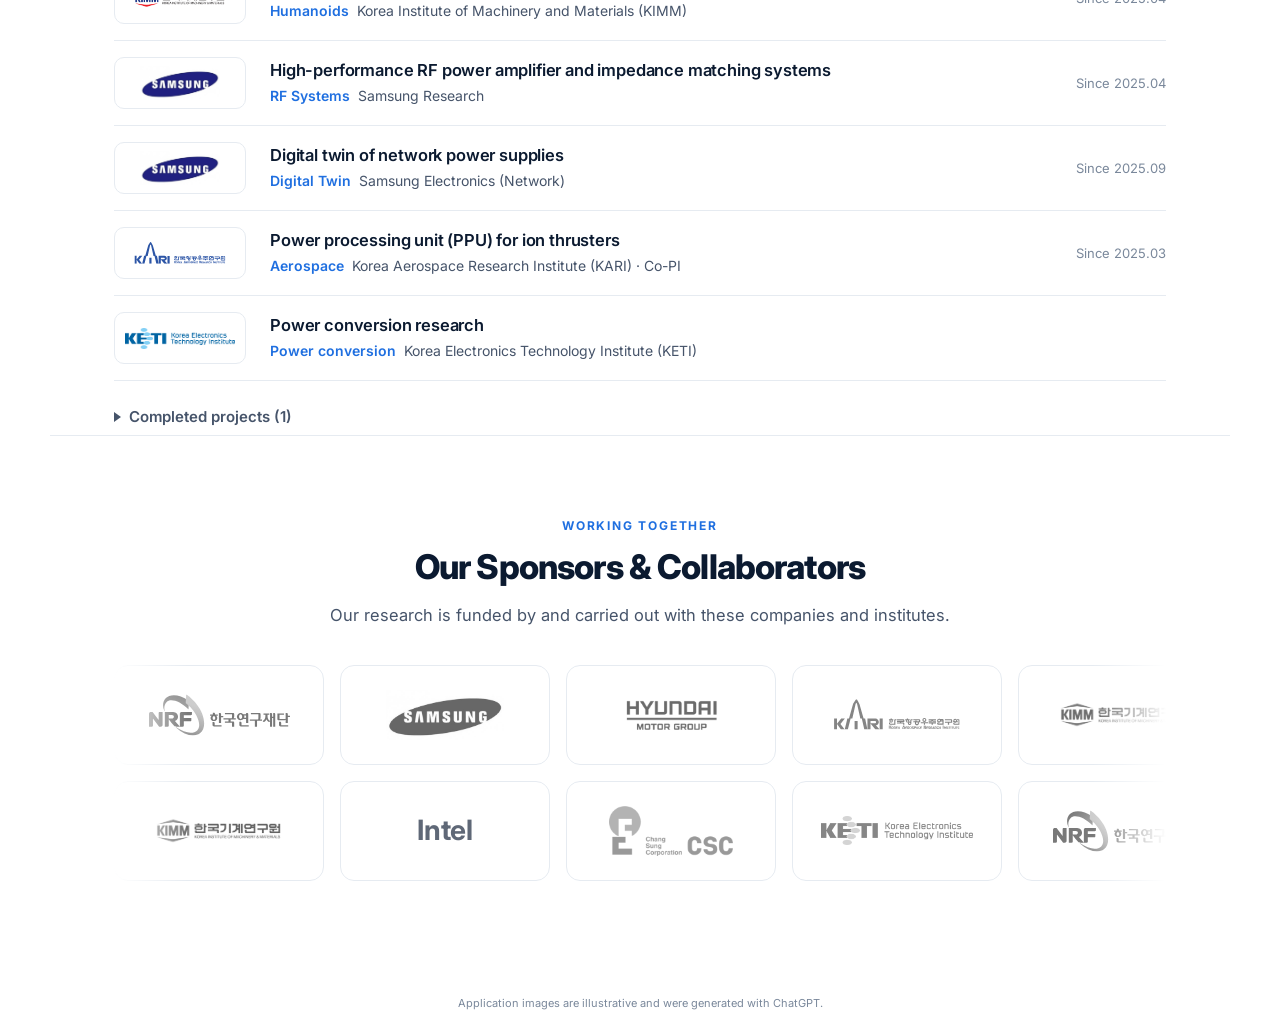
==== commit e9f079d3: "Sponsors & collaborators logo strip Co-Authored-By: Claude Opus 5.5 (1M context) <noreply@anthropic." ====
--- a/index.html
+++ b/index.html
@@ -170,8 +170,13 @@
     <ul class="proj-list current"><li><span class="proj-logo"><img src="assets/partners/samsung.png" alt="Samsung" loading="lazy" decoding="async"></span><div class="proj-copy"><h3>High-performance accelerator power delivery (MBVR + IVR)</h3><p><a class="proj-app" href="applications/ai-datacenter.html">AI Datacenter</a>Samsung Electronics (System LSI)</p></div><span class="proj-period">2025.10 – 2028.09</span></li><li><span class="proj-logo"><img src="assets/partners/nrf.svg" alt="NRF" loading="lazy" decoding="async"></span><div class="proj-copy"><h3>Power electronics for high-performance AI semiconductors: component, circuit, architecture and system</h3><p><a class="proj-app" href="applications/ai-datacenter.html">AI Datacenter</a>National Research Foundation of Korea (NRF) · Outstanding Young Scientist Grant</p></div><span class="proj-period">Since 2025.03</span></li><li><span class="proj-logo"><img src="assets/partners/hyundai.png" alt="Hyundai" loading="lazy" decoding="async"></span><div class="proj-copy"><h3>Electric-vehicle charging architectures (vehicle-to-vehicle charging)</h3><p><a class="proj-app" href="applications/electric-vehicles.html">Electric Vehicles</a>Hyundai Motor Company</p></div><span class="proj-period">Since 2026.03</span></li><li><span class="proj-logo"><img src="assets/partners/hyundai.png" alt="Hyundai" loading="lazy" decoding="async"></span><div class="proj-copy"><h3>Matrix-type power conversion for electric vehicles</h3><p><a class="proj-app" href="applications/electric-vehicles.html">Electric Vehicles</a>Hyundai Motor Company</p></div></li><li><span class="proj-logo"><img src="assets/partners/changsung.png" alt="Chang Sung" loading="lazy" decoding="async"></span><div class="proj-copy"><h3>Next-generation magnetic components for electric vehicles</h3><p><a class="proj-app" href="applications/electric-vehicles.html">Electric Vehicles</a>Consortium led by Chang Sung Corporation, with Hyundai Motor Company and research institutes</p></div><span class="proj-period">Since 2026</span></li><li><span class="proj-logo"><img src="assets/partners/kimm.png" alt="KIMM" loading="lazy" decoding="async"></span><div class="proj-copy"><h3>SMA–motor hybrid actuation for humanoid robots</h3><p><a class="proj-app" href="applications/humanoids.html">Humanoids</a>Korea Institute of Machinery and Materials (KIMM)</p></div><span class="proj-period">Since 2025.04</span></li><li><span class="proj-logo"><img src="assets/partners/samsung.png" alt="Samsung" loading="lazy" decoding="async"></span><div class="proj-copy"><h3>High-performance RF power amplifier and impedance matching systems</h3><p><a class="proj-app" href="applications/rf-systems.html">RF Systems</a>Samsung Research</p></div><span class="proj-period">Since 2025.04</span></li><li><span class="proj-logo"><img src="assets/partners/samsung.png" alt="Samsung" loading="lazy" decoding="async"></span><div class="proj-copy"><h3>Digital twin of network power supplies</h3><p><span class="proj-app">Digital Twin</span>Samsung Electronics (Network)</p></div><span class="proj-period">Since 2025.09</span></li><li><span class="proj-logo"><img src="assets/partners/kari.svg" alt="KARI" loading="lazy" decoding="async"></span><div class="proj-copy"><h3>Power processing unit (PPU) for ion thrusters</h3><p><span class="proj-app">Aerospace</span>Korea Aerospace Research Institute (KARI) · Co-PI</p></div><span class="proj-period">Since 2025.03</span></li><li><span class="proj-logo"><img src="assets/partners/keti.png" alt="KETI" loading="lazy" decoding="async"></span><div class="proj-copy"><h3>Power conversion research</h3><p><span class="proj-app">Power conversion</span>Korea Electronics Technology Institute (KETI)</p></div></li></ul>
     <details class="proj-done"><summary><span>Completed projects (<span class="proj-count">1</span>)</span></summary><ul class="proj-list"><li><span class="proj-logo"><img src="assets/partners/voda.png" alt="VODA" loading="lazy" decoding="async"></span><div class="proj-copy"><h3>Multi-output wireless power transfer for future smart factories</h3><p><a class="proj-app" href="applications/wireless-power-transfer.html">Wireless Power Transfer</a>VODA</p></div><span class="proj-period">2025.04</span></li></ul></details>
   </section>
-  <script src="assets/projects-config.js?v=202611032218"></script><script src="assets/projects.js?v=202611032218" defer></script>
+  <script src="assets/projects-config.js?v=202611032302"></script><script src="assets/projects.js?v=202611032302" defer></script>
 
+  <section class="sponsors" aria-labelledby="sponsors-title">
+    <div class="sec-head"><p class="kicker">Working together</p><h2 id="sponsors-title">Our Sponsors &amp; Collaborators</h2><p>Our research is funded by and carried out with these companies and institutes.</p></div>
+    <div class="marquee"><ul class="m-track"><li class="m-card"><img src="assets/partners/nrf.svg" width="141" height="42" alt="National Research Foundation of Korea" loading="lazy" decoding="async"></li><li class="m-card"><img src="assets/partners/samsung.png" width="360" height="153" alt="Samsung" loading="lazy" decoding="async"></li><li class="m-card"><img src="assets/partners/hyundai.png" width="360" height="141" alt="Hyundai Motor Group" loading="lazy" decoding="async"></li><li class="m-card"><img src="assets/partners/kari.svg" width="443" height="112" alt="Korea Aerospace Research Institute (KARI)" loading="lazy" decoding="async"></li><li class="m-card"><img src="assets/partners/kimm.png" width="360" height="87" alt="Korea Institute of Machinery and Materials (KIMM)" loading="lazy" decoding="async"></li><li class="m-card"><span class="m-word">Intel</span></li><li class="m-card"><img src="assets/partners/changsung.png" width="360" height="146" alt="Chang Sung Corporation (CSC)" loading="lazy" decoding="async"></li><li class="m-card"><img src="assets/partners/keti.png" width="266" height="51" alt="Korea Electronics Technology Institute (KETI)" loading="lazy" decoding="async"></li></ul><ul class="m-track" aria-hidden="true"><li class="m-card"><img src="assets/partners/nrf.svg" width="141" height="42" alt="" loading="lazy" decoding="async"></li><li class="m-card"><img src="assets/partners/samsung.png" width="360" height="153" alt="" loading="lazy" decoding="async"></li><li class="m-card"><img src="assets/partners/hyundai.png" width="360" height="141" alt="" loading="lazy" decoding="async"></li><li class="m-card"><img src="assets/partners/kari.svg" width="443" height="112" alt="" loading="lazy" decoding="async"></li><li class="m-card"><img src="assets/partners/kimm.png" width="360" height="87" alt="" loading="lazy" decoding="async"></li><li class="m-card"><span class="m-word">Intel</span></li><li class="m-card"><img src="assets/partners/changsung.png" width="360" height="146" alt="" loading="lazy" decoding="async"></li><li class="m-card"><img src="assets/partners/keti.png" width="266" height="51" alt="" loading="lazy" decoding="async"></li></ul></div>
+    <div class="marquee rev"><ul class="m-track"><li class="m-card"><img src="assets/partners/kimm.png" width="360" height="87" alt="Korea Institute of Machinery and Materials (KIMM)" loading="lazy" decoding="async"></li><li class="m-card"><span class="m-word">Intel</span></li><li class="m-card"><img src="assets/partners/changsung.png" width="360" height="146" alt="Chang Sung Corporation (CSC)" loading="lazy" decoding="async"></li><li class="m-card"><img src="assets/partners/keti.png" width="266" height="51" alt="Korea Electronics Technology Institute (KETI)" loading="lazy" decoding="async"></li><li class="m-card"><img src="assets/partners/nrf.svg" width="141" height="42" alt="National Research Foundation of Korea" loading="lazy" decoding="async"></li><li class="m-card"><img src="assets/partners/samsung.png" width="360" height="153" alt="Samsung" loading="lazy" decoding="async"></li><li class="m-card"><img src="assets/partners/hyundai.png" width="360" height="141" alt="Hyundai Motor Group" loading="lazy" decoding="async"></li><li class="m-card"><img src="assets/partners/kari.svg" width="443" height="112" alt="Korea Aerospace Research Institute (KARI)" loading="lazy" decoding="async"></li></ul><ul class="m-track" aria-hidden="true"><li class="m-card"><img src="assets/partners/kimm.png" width="360" height="87" alt="" loading="lazy" decoding="async"></li><li class="m-card"><span class="m-word">Intel</span></li><li class="m-card"><img src="assets/partners/changsung.png" width="360" height="146" alt="" loading="lazy" decoding="async"></li><li class="m-card"><img src="assets/partners/keti.png" width="266" height="51" alt="" loading="lazy" decoding="async"></li><li class="m-card"><img src="assets/partners/nrf.svg" width="141" height="42" alt="" loading="lazy" decoding="async"></li><li class="m-card"><img src="assets/partners/samsung.png" width="360" height="153" alt="" loading="lazy" decoding="async"></li><li class="m-card"><img src="assets/partners/hyundai.png" width="360" height="141" alt="" loading="lazy" decoding="async"></li><li class="m-card"><img src="assets/partners/kari.svg" width="443" height="112" alt="" loading="lazy" decoding="async"></li></ul></div>
+  </section>
 </main>
 <footer class="site-foot embed-foot"><p class="credit">Application images are illustrative and were generated with ChatGPT.</p></footer>
 <script>
--- a/concept-v2.css
+++ b/concept-v2.css
@@ -298,6 +298,34 @@
 /* Animations run only while their figure is on screen (concept-v2.js adds .in-view) */
 .flow-svg .flow, .v-flow, .v-heat path, .twin-wire { animation-play-state: paused; }
 .in-view .flow-svg .flow, .in-view .v-flow, .in-view .v-heat path, .in-view .twin-wire { animation-play-state: running; }
+
+/* Sponsors & collaborators: two logo rows drifting in opposite directions */
+.sponsors { padding-top: 80px !important; padding-bottom: 40px !important; border-top: 1px solid var(--line); }
+.sponsors .sec-head { max-width: none; text-align: center; }
+.marquee { display: flex; overflow: hidden; -webkit-mask-image: linear-gradient(90deg, transparent, #000 7%, #000 93%, transparent); mask-image: linear-gradient(90deg, transparent, #000 7%, #000 93%, transparent); }
+.marquee + .marquee { margin-top: 16px; }
+.m-track { flex: none; display: flex; gap: 16px; margin: 0; padding: 0 16px 0 0; list-style: none; animation: marquee 48s linear infinite; animation-play-state: paused; }
+.marquee.rev .m-track { animation-direction: reverse; }
+.sponsors.in-view .m-track { animation-play-state: running; }
+.sponsors.in-view .marquee:hover .m-track { animation-play-state: paused; }
+@keyframes marquee { to { transform: translateX(-100%); } }
+.m-card { flex: none; display: flex; align-items: center; justify-content: center; width: 210px; height: 100px; padding: 20px 28px; border: 1px solid var(--line); border-radius: 14px; background: #fff; }
+.m-card img { max-width: 100%; max-height: 50px; width: auto; height: auto; filter: grayscale(1); opacity: .7; transition: opacity .2s, filter .2s; }
+.m-card:hover img { filter: none; opacity: 1; }
+.m-word { font-size: 28px; font-weight: 700; letter-spacing: -.01em; color: #5f6877; }
+@media (max-width: 640px) {
+  .sponsors { padding-top: 56px !important; }
+  .marquee + .marquee { margin-top: 10px; }
+  .m-track { gap: 10px; padding-right: 10px; animation-duration: 36s; }
+  .m-card { width: 148px; height: 74px; padding: 14px 18px; border-radius: 12px; }
+  .m-card img { max-height: 36px; }
+  .m-word { font-size: 22px; }
+}
+@media (prefers-reduced-motion: reduce) {
+  .marquee { -webkit-mask-image: none; mask-image: none; }
+  .m-track { flex: 1; flex-wrap: wrap; justify-content: center; padding: 0; animation: none; }
+  .m-track[aria-hidden], .marquee.rev { display: none; }
+}
 
 /* Embed version for the Google Site */
 .embed-foot { margin-top: 48px; padding: 16px; border-top: 0; }
